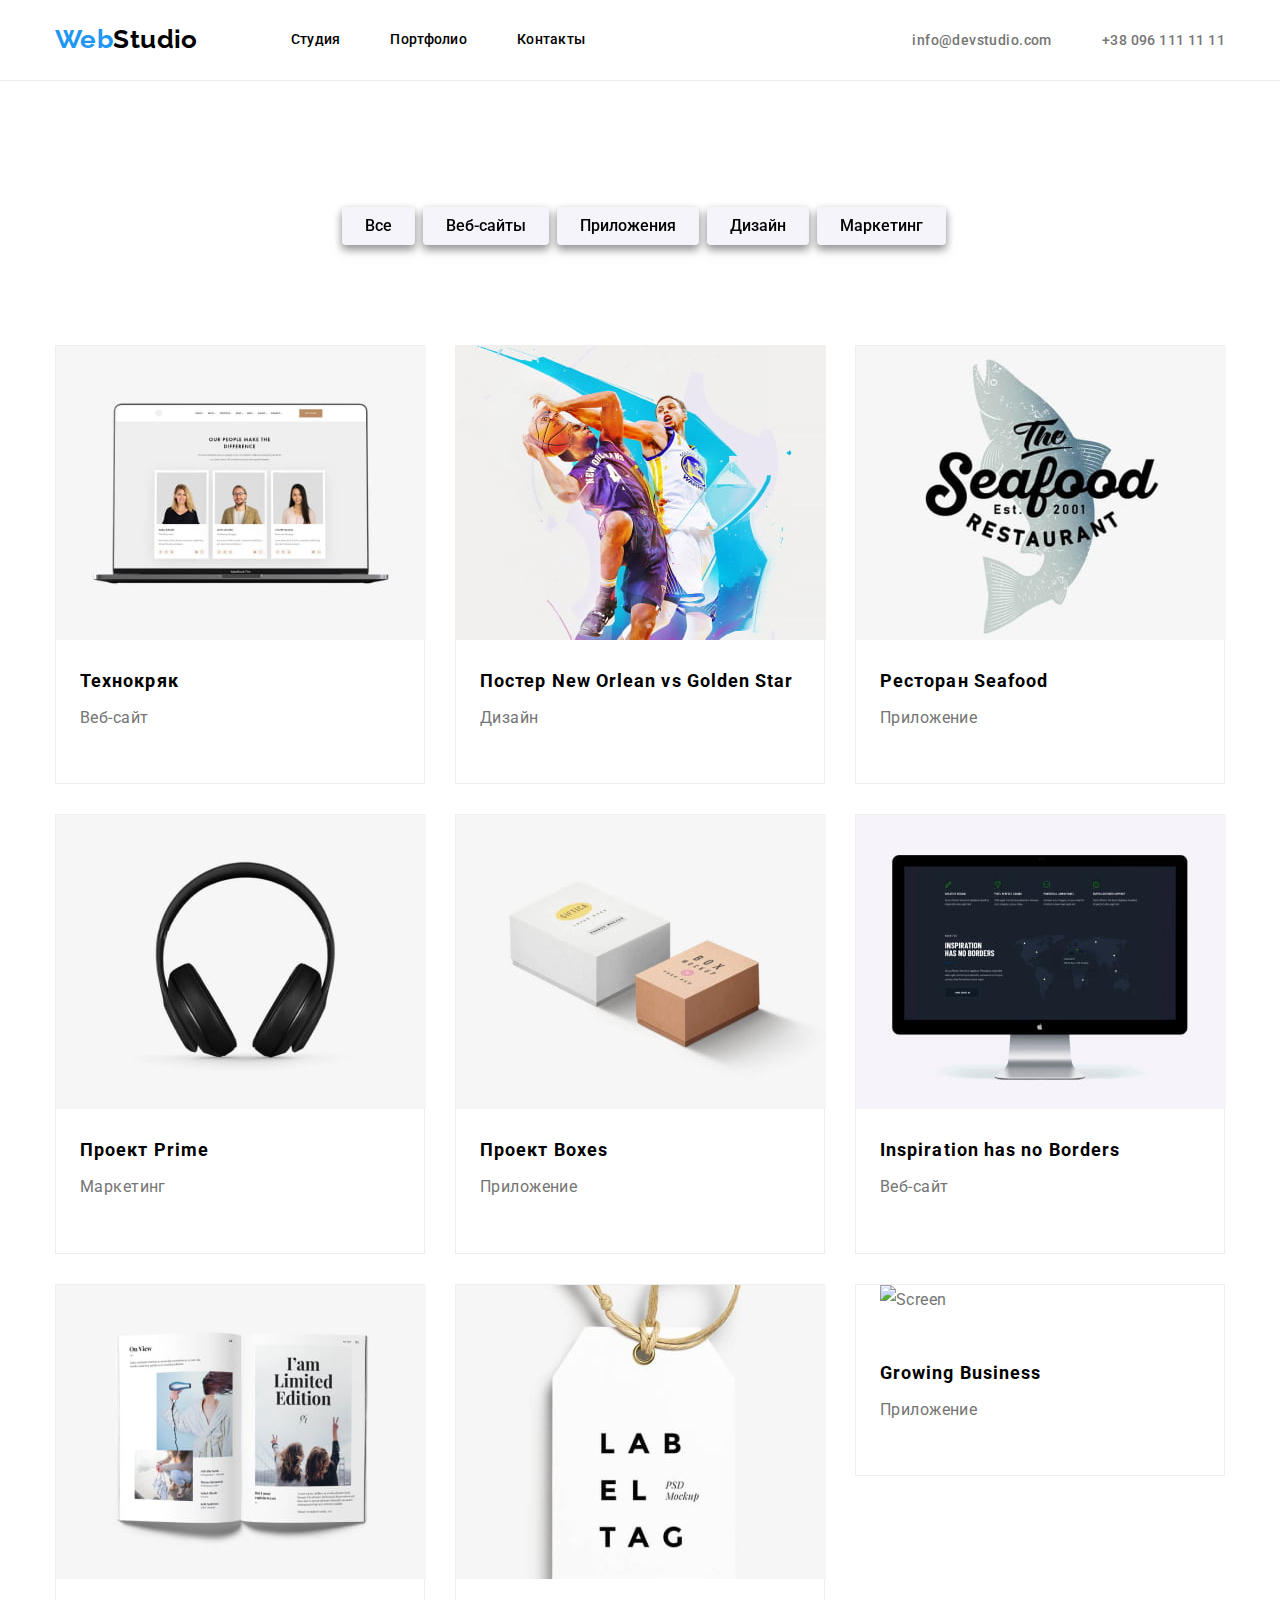
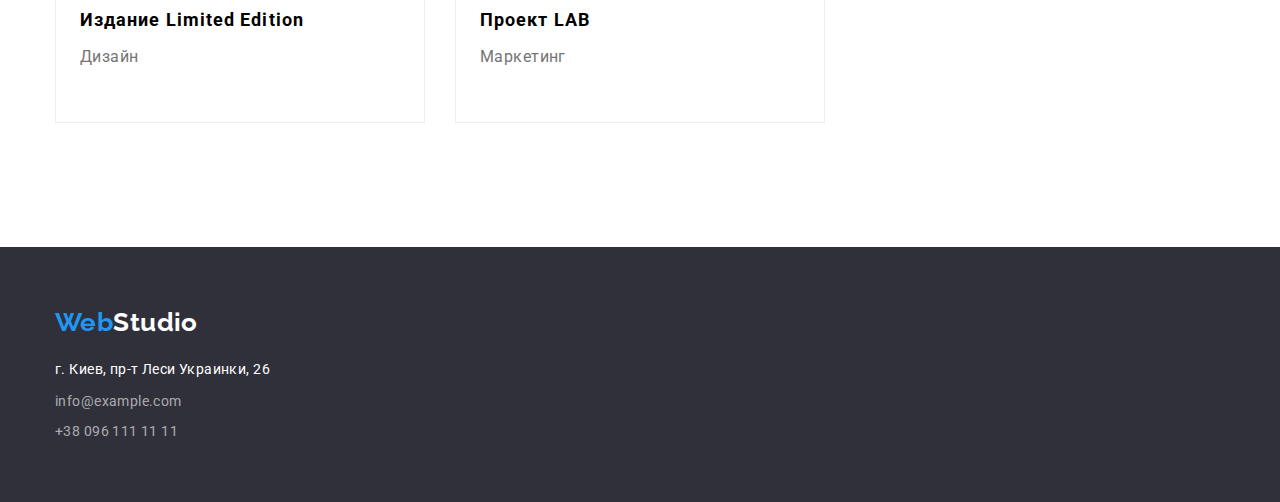
==== portfolio.html @ b870ceb6 "footer css updated" ====
<!DOCTYPE html>
<html lang="ru">
<head>
    <meta charset="UTF-8">
    <meta http-equiv="X-UA-Compatible" content="IE=edge">
    <meta name="viewport" content="width=device-width, initial-scale=1.0">
    <title>Портфолио</title>

    <link rel="preconnect" href="https://fonts.googleapis.com">
    <link rel="preconnect" href="https://fonts.gstatic.com" crossorigin>
    <link href="https://fonts.googleapis.com/css2?family=Raleway:wght@700&family=Roboto:wght@400;500;700;900&display=swap" rel="stylesheet">
    
    <link rel="stylesheet" href="https://cdnjs.cloudflare.com/ajax/libs/modern-normalize/1.1.0/modern-normalize.min.css">
    
    <link rel="stylesheet" href="./css/styles.css">
</head>
<body>
    <!--Шапка страницы-->
   
    <header class="header-section">
        <div class="container page-header">
            <nav class="nav">
                <a class="logo" href="./index.html">
                    <span class="logo-accent">Web</span><span class="logo-dark">Studio</span>  
                </a>
            <ul class="menu-list">
                    <li class="item"><a class="menu-link" href="./index.html">Студия</a></li>
                    <li class="item"><a class="menu-link" href="./portfolio.html">Портфолио</a></li>
                    <li class="item"><a class="menu-link" href="">Контакты</a></li>
            </ul>
            </nav>
            <ul class="contact-list">
                <li class="item"><a class="contacts" href="mailto:info@devstudio.com">info@devstudio.com</a></li>
                <li class="item"><a class="contacts" href="tel:+380961111111">+38 096 111 11 11</a></li>
</ul>
    </header>

    <!--Навигация по странице-->
<main>
    <section class="navigation-section">
        <div class="container">
        <h1 class="invisible-title">Навигация по странице</h1>
       <ul class="button-list">
           <li class="item">
           <button type="button" class="nav-button">Все</button>
           </li>
           <li class="item">
            <button type="button" class="nav-button">Веб-сайты</button>
           </li>
           <li class="item">
            <button type="button" class="nav-button">Приложения</button>
           </li>
           <li class="item">
            <button type="button" class="nav-button">Дизайн</button>
           </li>
           <li class="item">
            <button type="button" class="nav-button">Маркетинг</button>
           </li>
       </ul>
        </div>
       </section>

    <!-- Примеры работ -->
        <div class="container">
        <ul class="work-list">
            <li class="item">
                <div class="container-works">
                <a href="">
                <img src="./image/tekhnokryak.jpg" alt="Laptop" width="370">
                <h2 class="projects">Технокряк</h2>
                <p class="project-type">Веб-сайт</p>
                </a>
            </div>
            </li> 
                <li class="item">
                    <div class="container-works">
                    <a href="">
                    <img src="./image/neworlean.jpg" alt="Bascketball players" width="370">
                    <h2 class="projects">Постер New Orlean vs Golden Star</h2>
                    <p class="project-type">Дизайн</p>
                    </a>
                </div>
                </li>

            
            
                <li class="item">
                    <div class="container-works">
                    <a href="">
                    <img src="./image/seafood.jpg" alt="Seafood restaurant" width="370">
                    <h2 class="projects">Ресторан Seafood</h2>
                    <p class="project-type">Приложение</p>
                    </a>
                    </div>
                </li>

            
                <li class="item">
                    <div class="container-works">
                    <a href="">
                    <img src="./image/headphones.jpg" alt="Headphones" width="370">
                    <h2 class="projects">Проект Prime</h2>
                    <p class="project-type">Маркетинг</p>
                    </a>
                    </div>
                </li>

                <li class="item">
                    <div class="container-works">
                    <a href="">
                    <img src="./image/boxes.jpg" alt="Two boxes" width="370">
                    <h2 class="projects">Проект Boxes</h2>
                    <p class="project-type">Приложение</p>
                    </a>
                    </div>
                </li>
                
                <li class="item">
                    <div class="container-works">
                    <a href="">
                    <img src="./image/computer.jpg" alt="Computer" width="370">
                    <h2 class="projects">Inspiration has no Borders</h2>
                    <p class="project-type">Веб-сайт</p>
                    </a>
                    </div>
                </li>

                <li class="item">
                    <div class="container-works">
                    <a href="">
                    <img src="./image/journal.jpg" alt="Journal" width="370">
                    <h2 class="projects">Издание Limited Edition</h2>
                    <p class="project-type">Дизайн</p>
                    </a>
                    </div>
                </li>

                <li class="item">
                    <div class="container-works">
                    <a href="">
                    <img src="./image/tag.jpg" alt="Tag" width="370">
                    <h2 class="projects">Проект LAB</h2>
                    <p class="project-type">Маркетинг</p>
                    </a>
                    </div>
                </li>

                <li class="item">
                    <div class="container-works">
                    <a href="">
                    <img class="project-type" src="./Image/screen.jpg" alt="Screen" width="370">
                    <h2 class="projects">Growing Business</h2>
                    <p class="project-type">Приложение</p>
                    </a>
                    </div>
                </li>
   
        </ul> 
    </div> 
    </section>
</main> 
<!--Футер с контактами-->
<footer class="footer-contacts"> 
    <div class="container-footer">
    <a href="./index.html">
        <span class="logo-accent">Web</span><span class="logo-white">Studio</span>  
    </a>  
    </div>
    <address class="address-footer">
        <div class="container-address">
        <ul class="address-info">
            <li class="item">
                <a class="address" href="https://goo.gl/maps/d6wTE1Bdjpz8cAGcA" target="_blank" rel="noopener noreferrer">г. Киев, пр-т
                    Леси Украинки, 26</a> 
            </li>
            <li class="item">
                <a class="contact-info" href="mailto:info@devstudio.com">info@example.com</a> </li>
            <li><a class="contact-info" href="tel:+380961111111">+38 096 111 11 11</a> </li>
        </div>
        </ul>
        </div>
    </address>
</footer>
</body>
</html>
---- css/styles.css ----
:root {
    --main-font: 'Roboto', sans-serif;
    --title-font: 'Roboto', sans-serif;
    --logo-font: 'Raleway', sans-serif;
    --text-color: #000000;
    --text-accent: #ffffff;
    --logo-accent: #2196F3;
    --contact-color: #757575;
    --background-color-dark: #2F303A;
    --background-color-white: #ffffff;
    --background-color-grey: #E5E5E5;
}

body {
    font-family: 'Roboto', sans-serif;
    font-size: 14px;
    letter-spacing: 0.03em;
    color: var(--text-color);
    margin: 0;
}
.container {
    /* margin-left: auto;
    margin-right: auto; */
    margin: 0 auto;
    width: 1200px;
    padding: 0 15px;
}

.menu-list {
    display: flex;
    margin-left: 93px;
}

.nav {
    display: flex;
    align-items: center;
}

.menu-list .item:not(:last-child) {
    margin-right: 50px;
    display: flex;
}

.contact-list {
    display: flex;
    margin-left: auto;
}

.contact-list .item + .item {
    margin-left: 50px;

}

.page-header {
    display: flex;
    align-items: center;
}

.header-section {
    border-bottom: 1px solid #ECECEC;
}

/* Logo */

.logo-accent {
    font-family: var(--logo-font);
    color: var(--logo-accent);
    font-size: 26px;
    font-weight: 700;
    line-height: 1.2;
}

.logo-dark {
    font-family: var(--logo-font);
    color: var(--text-color);
    font-size: 26px;
    font-weight: 700;
    line-height: 1.2;
}

/* Menu */
.menu-link {
    display: block;
    padding-top: 32px;
    padding-bottom: 32px;

    font-family: var(--main-font);
    color: var(--text-color);
    font-weight: 500;
    line-height: 1.14;
    letter-spacing: 0.02em;
}

.menu-link:hover,
.menu-link:focus {
    font-family:inherit;
    color: var(--logo-accent);
}

.contacts {
    font-family: var(--main-font);
    color: var(--contact-color);
    font-weight: 500;
    line-height: 1.14;
}

.contacts:hover,
.contacts:focus {
    color: var(--logo-accent);
}

ul {
    list-style: none;
    margin: 0;
    padding: 0;
}

h1,
h2,
h3,
p {
    margin: 0;
}
/* Hero */

.container-hero {
    max-width: 1600px;
    background: #2F303A;
    margin-left: 0;
    margin-right: 0;
    text-align: center;
    padding-left: 0;
    padding-right: 0;
}

.title {
    font-family: var(--title-font);
    color: var(--text-accent);
    font-size: 44px;
    font-weight: 900;
    letter-spacing: 0.06em;
    line-height: 1.4;
    text-transform: uppercase;

    padding-top: 200px;
    padding-bottom: 30px;
}


.order-btn {
    color: var(--text-accent);
    font-weight: 700;
    font-size: 16px;
    line-height: 1.9;
    background: var(--logo-accent);
    border-radius: 4px;
    border-color: var(--logo-accent);
    text-align: center;
    letter-spacing: 0.06em;
    cursor: pointer;
    width: 200px;
    height: 50px;

    margin-bottom: 200px;
    padding-left: 0;
    padding-right: 0;
}

/* Advantages */

.features-list {
    display: flex;
    flex-wrap: wrap;
}

.features-list .item {
    width: 270px;
    margin-right: 30px;
}

.features-list .item:nth-child(4n) {
    margin-right: 0;
}


.invisible-title {
    visibility: hidden;
}

.section-title {
    font-family: var(--main-font);
    font-style: normal;
    font-weight: 700;
    font-size: 36px;
    line-height: 42px;
    text-align: center;
    letter-spacing: 0.03em; 
    margin-bottom: 50px;
    padding-top: 94px;
}

.main-text {
    font-family: 'Roboto';
    color: var(--contact-color);
    line-height: 1.7;
    font-style: normal;
    font-weight: 400;
    font-size: 14px;
}

.list-title {
    font-weight: 700;
    font-style: normal;
    font-size: 14px;
    line-height: 16px;
    letter-spacing: 0.03em;
    text-transform: uppercase;
    margin-top: 70px;
    margin-bottom: 10px;
}

 .photo-list {
    display: flex;
    justify-content: center;
    margin-top: 50px;
    margin-bottom: 94px;
}

.item-photo {
    padding-right: 30px;
}

.item-photo:nth-child(3n) {
    padding-right: 0;
}

/* Our team */

.name-title {
    font-weight: 500;
    font-size: 16px;
    line-height: 19px;
    text-align: center;
    letter-spacing: 0.03em;
    margin-bottom: 10px;
    margin-top: 30px;
}

.position-title {
    font-family: inherit;
    color: var(--contact-color);
    font-size: 16px;
    line-height: 1.19;
    text-align: center;

    margin-bottom: 30px;
}

.team-list {
    display: flex;
    justify-content: center;
    margin-left: auto;
    margin-right: auto;
}

.container-team {
    max-width: 1600px;
    background-color: #F5F4FA;
    margin-left: auto;
    margin-right: auto;
    
}

.list {
    padding-right: 30px;
}

.list:nth-child(4) {
    padding-right: 0;
}

.container-list {
    width: 270px;
    height: 368px;
    margin-bottom: 94px;
    background-color: #FFFFFF;
    box-shadow: 0px 1px 3px rgba(0, 0, 0, 0.12), 0px 1px 1px rgba(0, 0, 0, 0.14), 0px 2px 1px rgba(0, 0, 0, 0.2);
    border-radius: 0px 0px 4px 4px;

}

.logo-web {
    width: 1600px;
    padding-left: 0;
}


/* Footer */

.logo-white {
    font-family: var(--logo-font);
    color: var(--text-accent);
    font-size: 26px;
    font-weight: 700;
    line-height: 1.2; 
}

.address {
    font-family: var(--main-font);
    color: var(--text-accent);
    line-height: 1.7;
    font-weight: 400;
    font-size: 14px;
    letter-spacing: 0.03em;
    padding-bottom: 9px;
    padding-left: auto;

}

.address:hover,
.address:focus {
    color: var(--logo-accent);
}

.contact-info {
    font-family: var(--main-font);
    color: rgba(255, 255, 255, 0.6);  
    font-weight: 400;
    font-size: 14px;
    line-height: 1.5;
    letter-spacing: 0.03em; 
    padding-bottom: 9px;
    padding-left: auto;
}

.address-info .item {
    padding-bottom: 9px;
    padding-left: auto;
}

.adress-info {
    justify-content: flex-start;
}


.container-address {
    margin-left: auto;
    margin-right: auto;
    width: 1200px;
    padding: 0 15px;
    padding-bottom: 60px;
    justify-content: flex-start;
}
.contact-info:hover,
.contact-info:focus {
    color: var(--logo-accent);
}

a { 
    text-decoration: none;
    font-style: normal;
    color: inherit;
}

.container-footer {
    margin-left: auto;
    margin-right: auto;
    width: 1200px;
    padding: 0 15px;
    padding-bottom: 20px;
}


.footer-contacts {
    background-color: #2F303A;
    padding-top: 60px;
    max-width: 1600px;
    margin-left: auto;
    margin-right: auto;
}

.container-adress {
    margin-left: auto;
    margin-right: auto;
    width: 1200px;
    padding: 0 15px;
    align-items: flex-start;
}


/* NEW PAGE - Portfolio */

.nav-button {
    font-family: var(--main-font);
    color: var(--text-color);
    font-weight: 500;
    font-size: 16px;
    line-height: 1.6;
    background: #F5F4FA;
    border-radius: 4px;
    cursor: pointer;
    filter: drop-shadow(0px 4px 4px rgba(0, 0, 0, 0.25)) drop-shadow(0px 4px 4px rgba(0, 0, 0, 0.25));
    border: none;
    padding: 6px 23px;
    margin-bottom: 50px;
}

.nav-button:hover,
.nav-button:focus {
    color: var(--text-accent);
    background: var(--logo-accent);
}

.projects {
    font-family: var(--main-font);
    color: var(--text-color);
    font-weight: 700;
    font-size: 18px;
    line-height: 36px;
    letter-spacing: 0.06em;
    padding-top: 20px;
    padding-bottom: 4px;
    padding-left: 24px;

}

.project-type {
    color: var(--text-color);
    font-size: 16px;
    line-height: 1.9; 
    color: var(--contact-color);
    padding-left: 24px;
    padding-bottom: 20px;
    
}

.button-list {
    display: flex;
    justify-content: center;
}

.button-list .item {
    padding-left: 8px;
    padding-top: 94px;
    padding-bottom: 50px;
    align-content: center;
}

.work-list {
    display: flex;
    flex-wrap: wrap;
    align-content: flex-start;
    padding-bottom: 94px;
}

.work-list .item {
    padding-right: 30px;
    padding-bottom: 30px;

}

.work-list .item:nth-child(3n) {
    padding-right: 0;
}

.container-works {
    width: 370px;
    padding-bottom: 30px;
    background: #FFFFFF;
    border: 1px solid #EEEEEE;
    box-sizing: border-box;
}
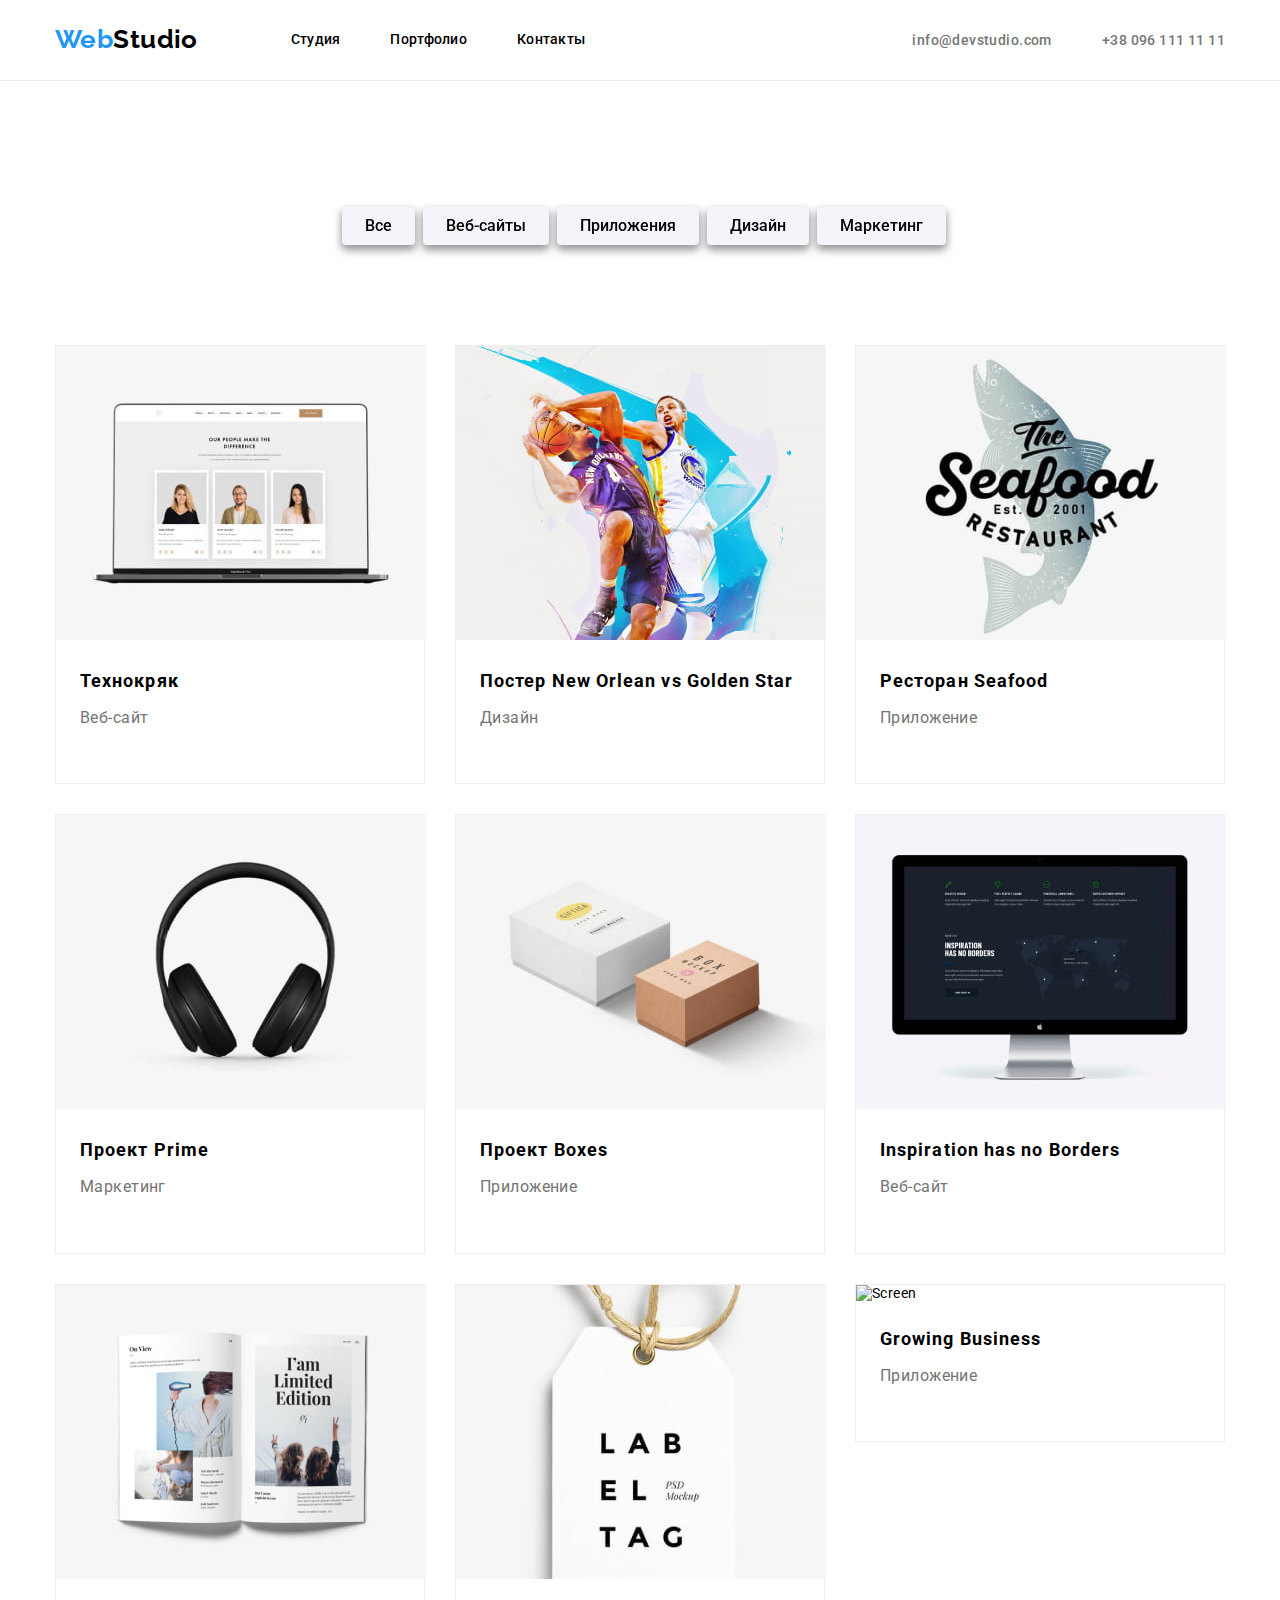
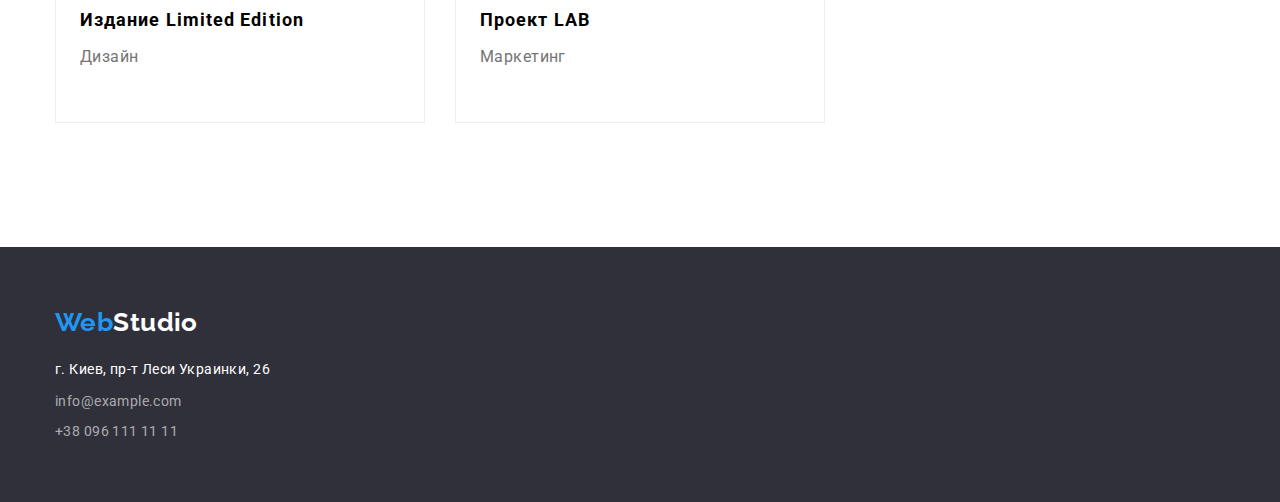
==== commit 6c042ccf: "incorrect class type" ====
--- a/portfolio.html
+++ b/portfolio.html
@@ -148,7 +148,7 @@
                 <li class="item">
                     <div class="container-works">
                     <a href="">
-                    <img class="project-type" src="./Image/screen.jpg" alt="Screen" width="370">
+                    <img src="./Image/screen.jpg" alt="Screen" width="370">
                     <h2 class="projects">Growing Business</h2>
                     <p class="project-type">Приложение</p>
                     </a>
--- a/css/styles.css
+++ b/css/styles.css
@@ -8,7 +8,7 @@
     --contact-color: #757575;
     --background-color-dark: #2F303A;
     --background-color-white: #ffffff;
-    --background-color-grey: #E5E5E5;
+
 }
 
 body {
@@ -125,7 +125,7 @@
 
 .container-hero {
     max-width: 1600px;
-    background: #2F303A;
+    background: var(--background-color-dark);
     margin-left: 0;
     margin-right: 0;
     text-align: center;
@@ -283,7 +283,7 @@
     width: 270px;
     height: 368px;
     margin-bottom: 94px;
-    background-color: #FFFFFF;
+    background-color: var(--background-color-white);
     box-shadow: 0px 1px 3px rgba(0, 0, 0, 0.12), 0px 1px 1px rgba(0, 0, 0, 0.14), 0px 2px 1px rgba(0, 0, 0, 0.2);
     border-radius: 0px 0px 4px 4px;
 
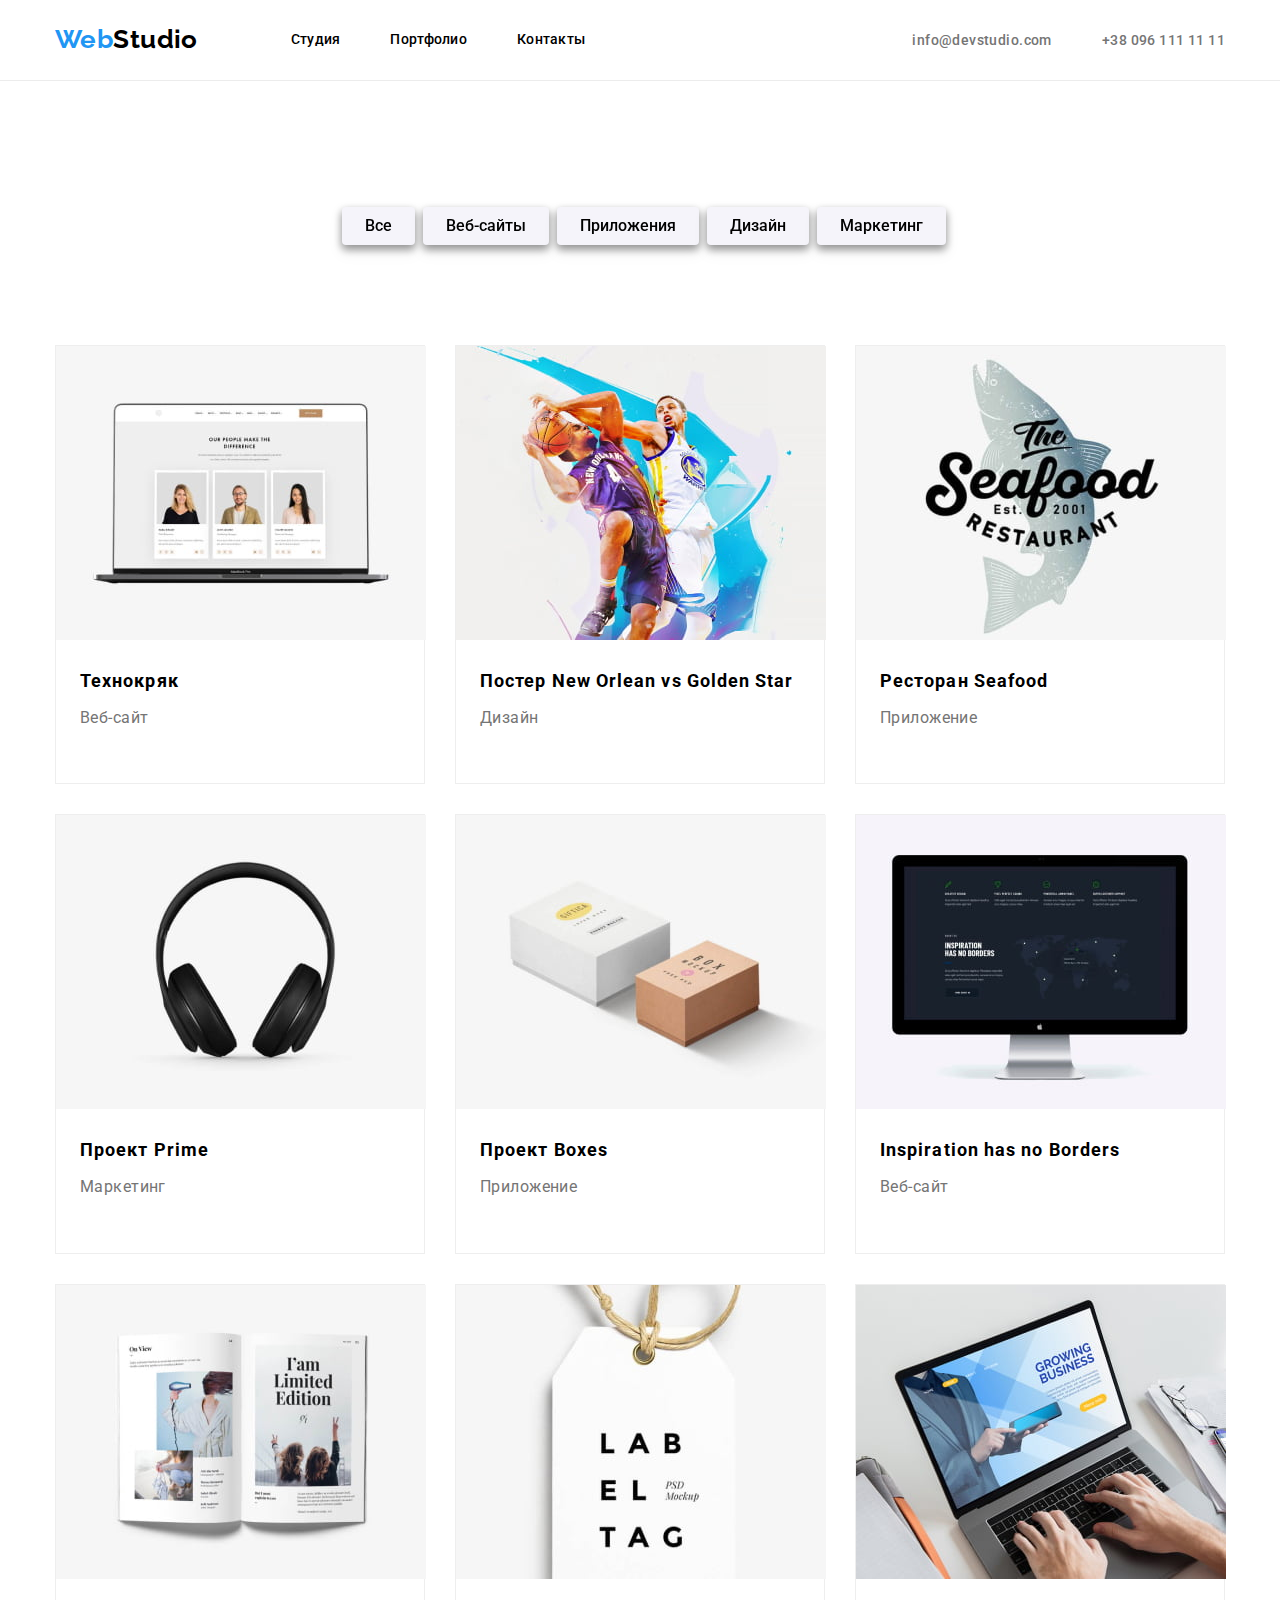
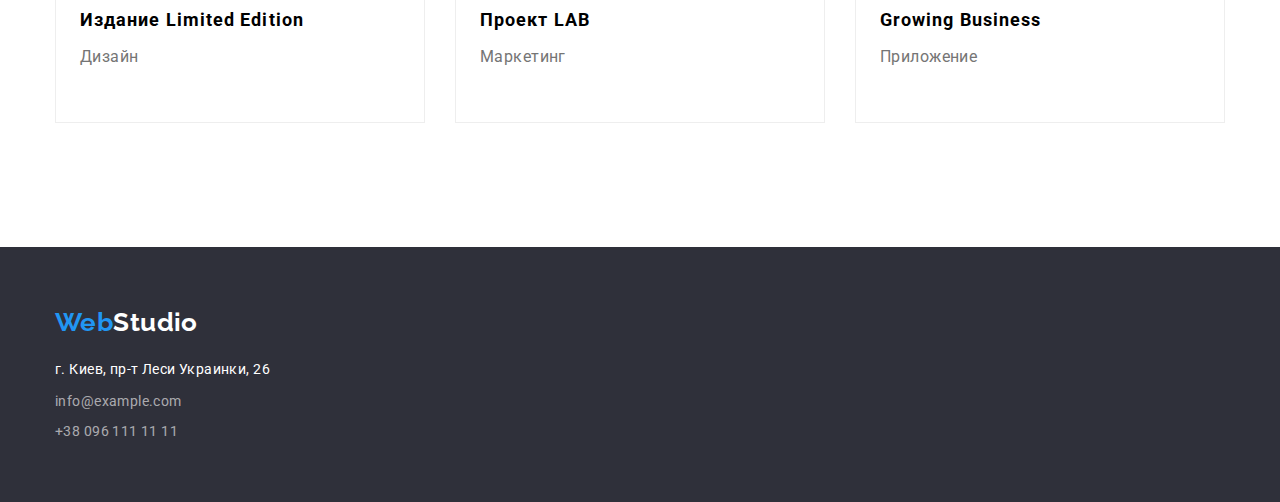
==== commit ffe3c23c: "photo updated" ====
--- a/portfolio.html
+++ b/portfolio.html
@@ -148,7 +148,7 @@
                 <li class="item">
                     <div class="container-works">
                     <a href="">
-                    <img src="./Image/screen.jpg" alt="Screen" width="370">
+                    <img src="./image/screen.jpg" alt="Screen" width="370">
                     <h2 class="projects">Growing Business</h2>
                     <p class="project-type">Приложение</p>
                     </a>
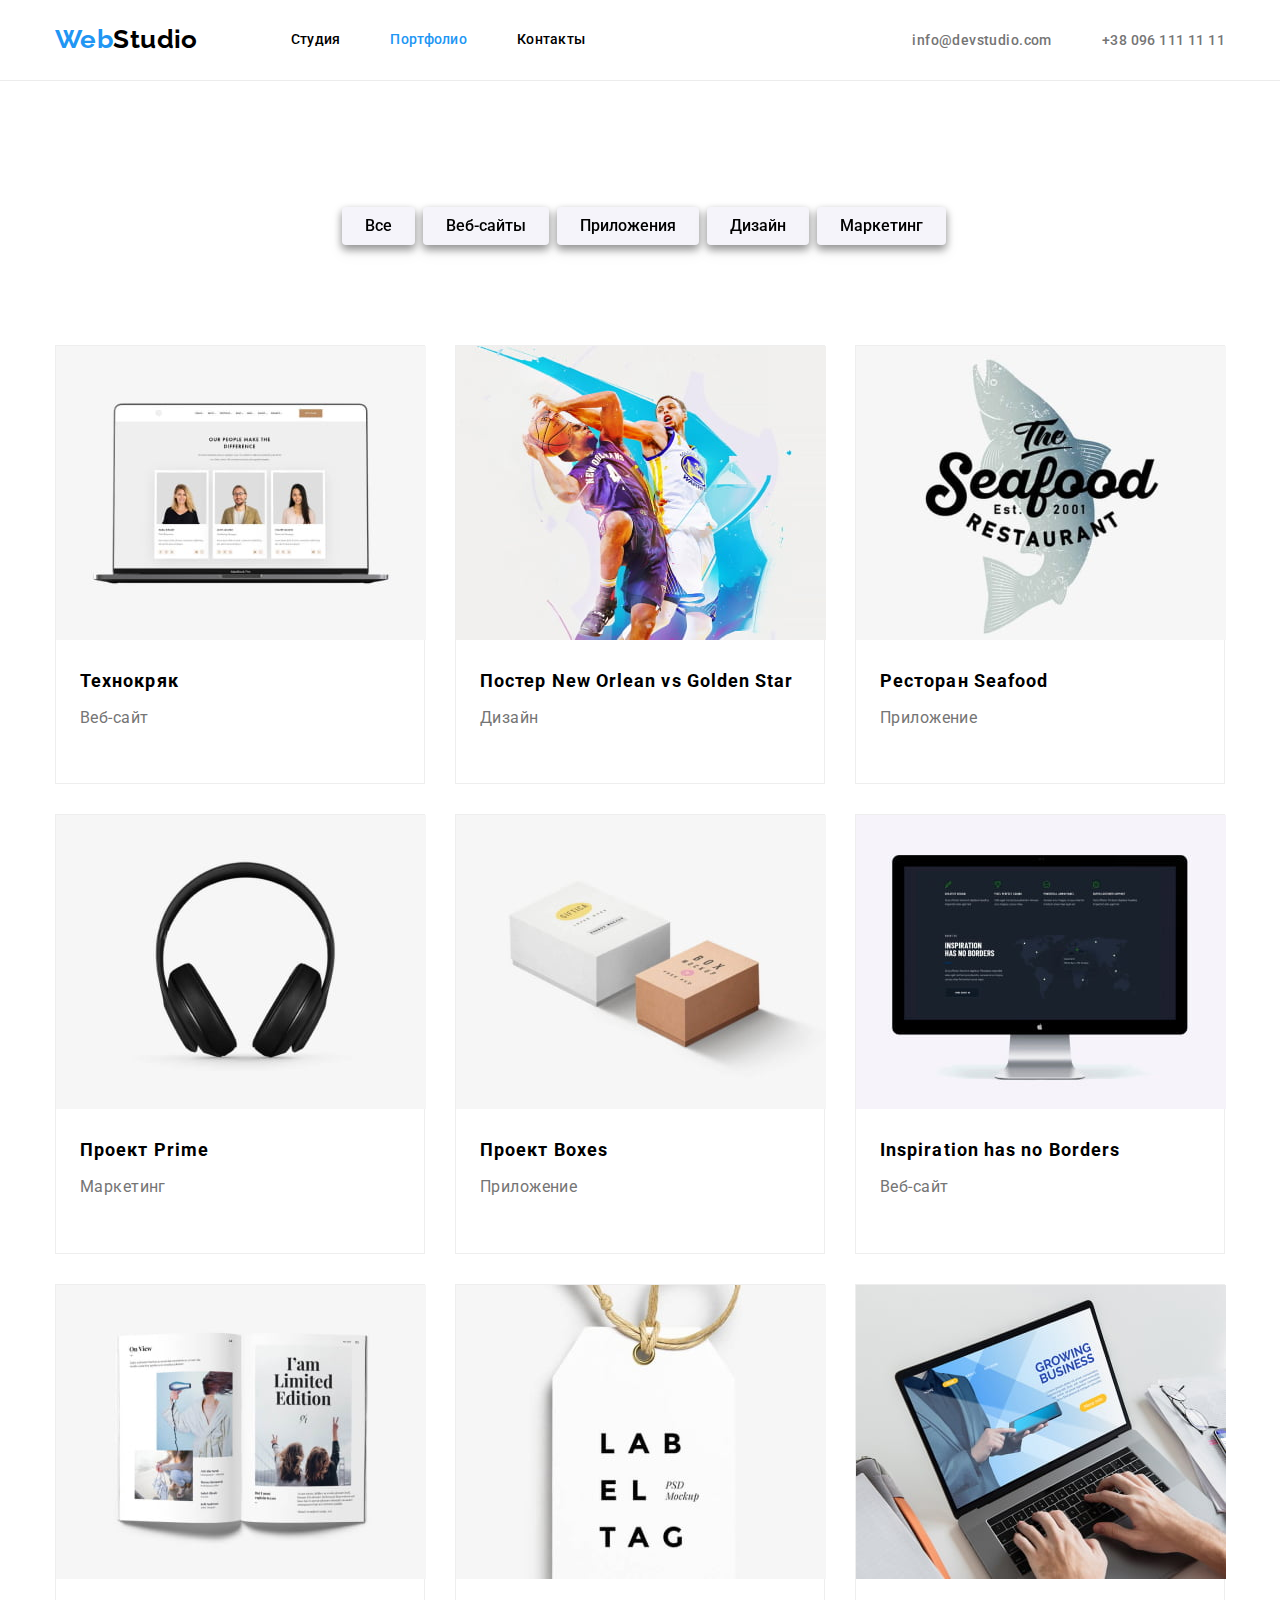
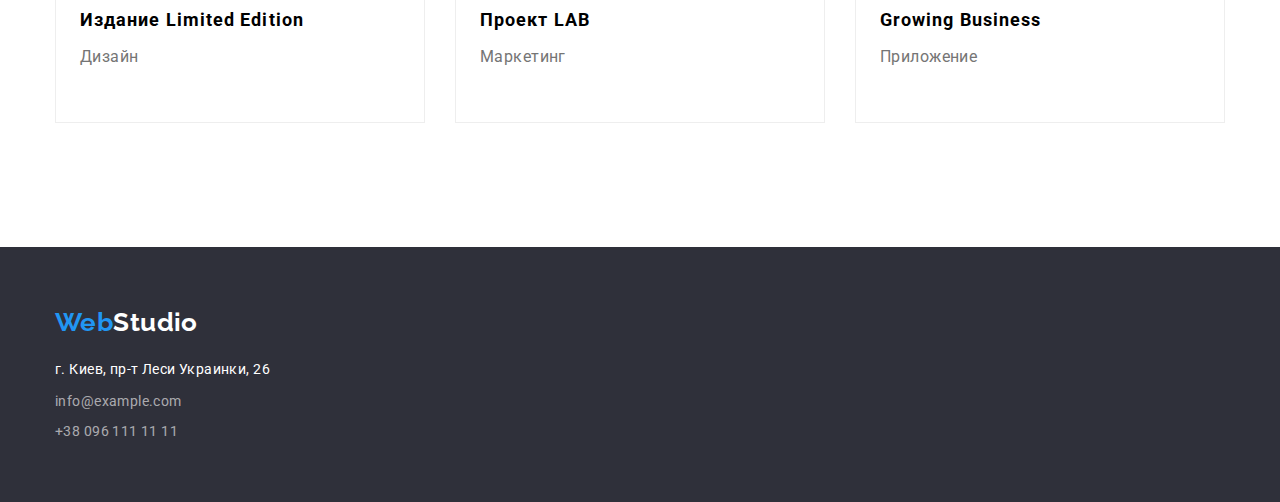
==== commit c2ccdb40: "current page uppdated" ====
--- a/portfolio.html
+++ b/portfolio.html
@@ -25,7 +25,7 @@
                 </a>
             <ul class="menu-list">
                     <li class="item"><a class="menu-link" href="./index.html">Студия</a></li>
-                    <li class="item"><a class="menu-link" href="./portfolio.html">Портфолио</a></li>
+                    <li class="item"><a class="menu-link current" href="./portfolio.html">Портфолио</a></li>
                     <li class="item"><a class="menu-link" href="">Контакты</a></li>
             </ul>
             </nav>
--- a/css/styles.css
+++ b/css/styles.css
@@ -31,6 +31,10 @@
     margin-left: 93px;
 }
 
+.menu-link.current {
+    color: var(--logo-accent);
+}
+
 .nav {
     display: flex;
     align-items: center;
@@ -131,6 +135,9 @@
     text-align: center;
     padding-left: 0;
     padding-right: 0;
+    padding-top: 200px;
+    padding-bottom: 200px;
+
 }
 
 .title {
@@ -142,7 +149,6 @@
     line-height: 1.4;
     text-transform: uppercase;
 
-    padding-top: 200px;
     padding-bottom: 30px;
 }
 
@@ -158,12 +164,10 @@
     text-align: center;
     letter-spacing: 0.06em;
     cursor: pointer;
-    width: 200px;
+    min-width: 200px;
     height: 50px;
 
-    margin-bottom: 200px;
-    padding-left: 0;
-    padding-right: 0;
+    padding: 10px 32px;
 }
 
 /* Advantages */
@@ -374,17 +378,17 @@
 .footer-contacts {
     background-color: #2F303A;
     padding-top: 60px;
+    padding-bottom: 60px;
     max-width: 1600px;
     margin-left: auto;
     margin-right: auto;
 }
 
-.container-adress {
+.container-address {
     margin-left: auto;
     margin-right: auto;
     width: 1200px;
     padding: 0 15px;
-    align-items: flex-start;
 }
 
 
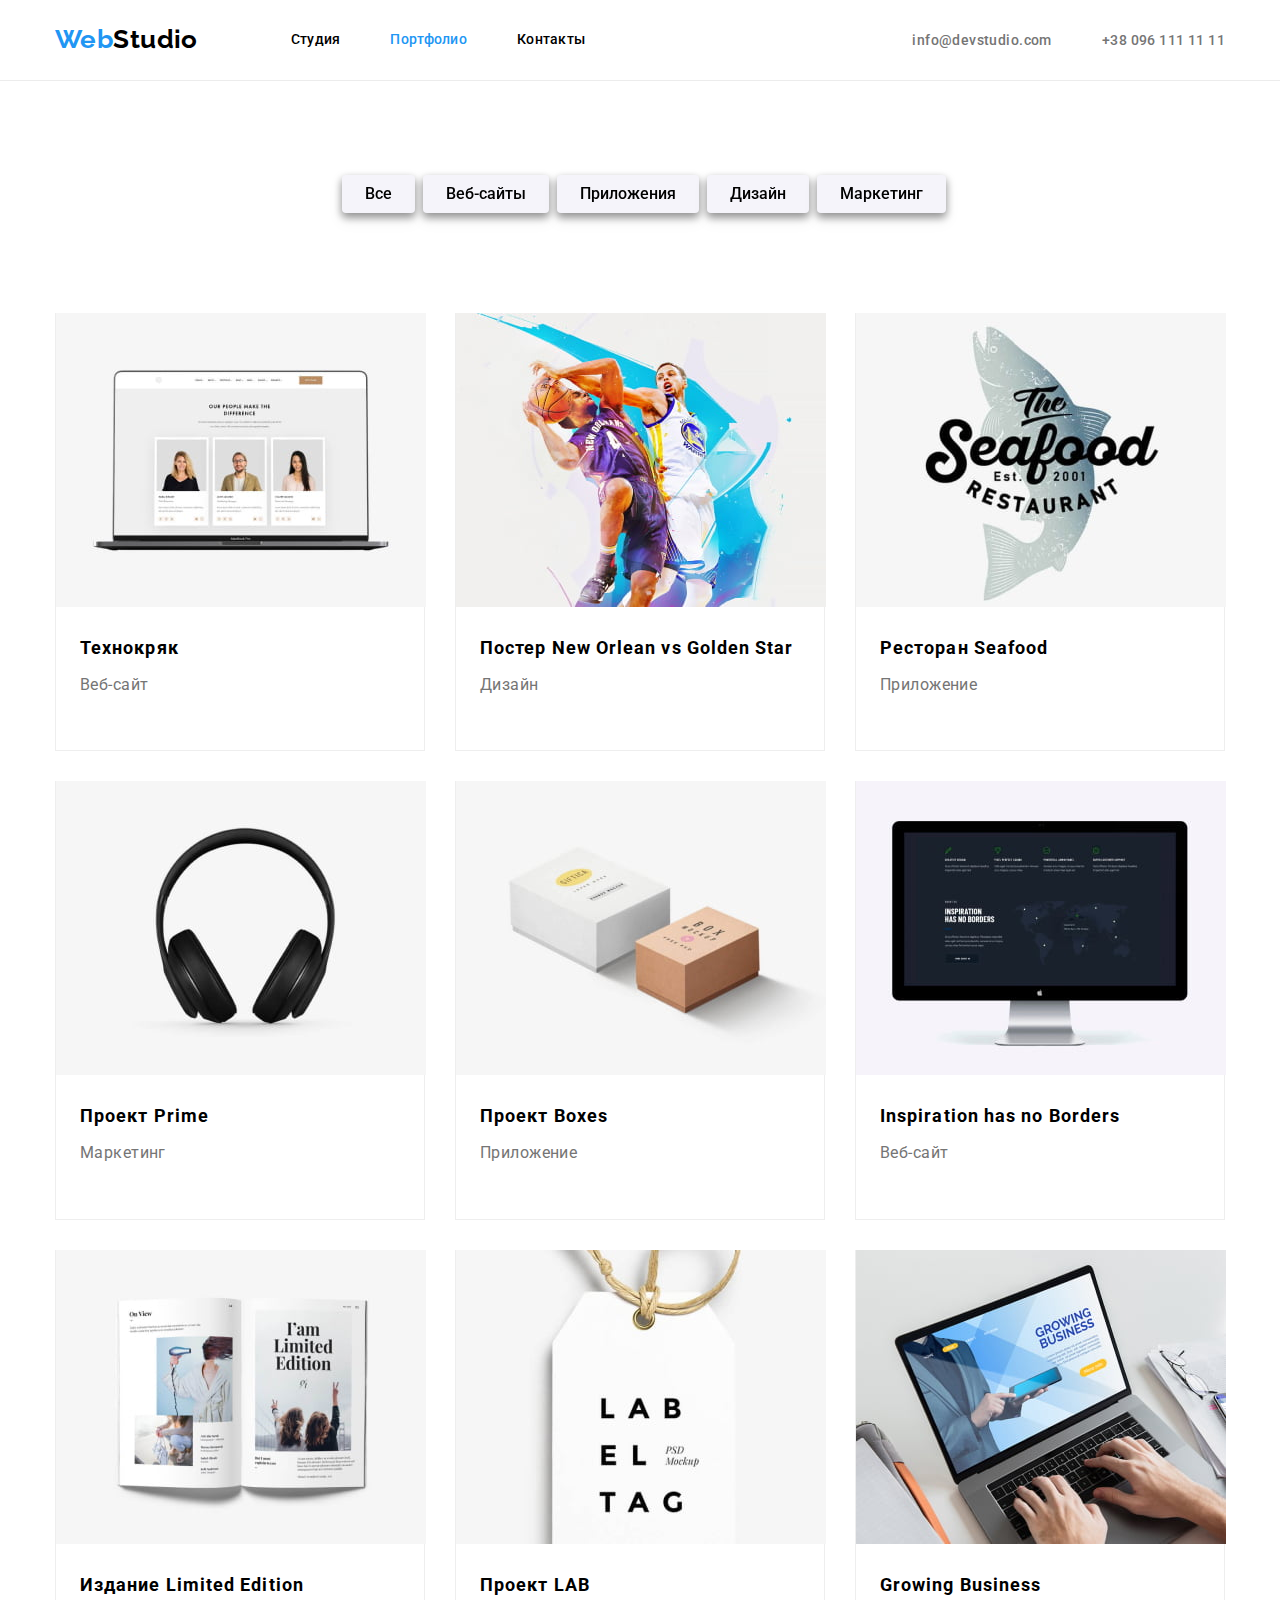
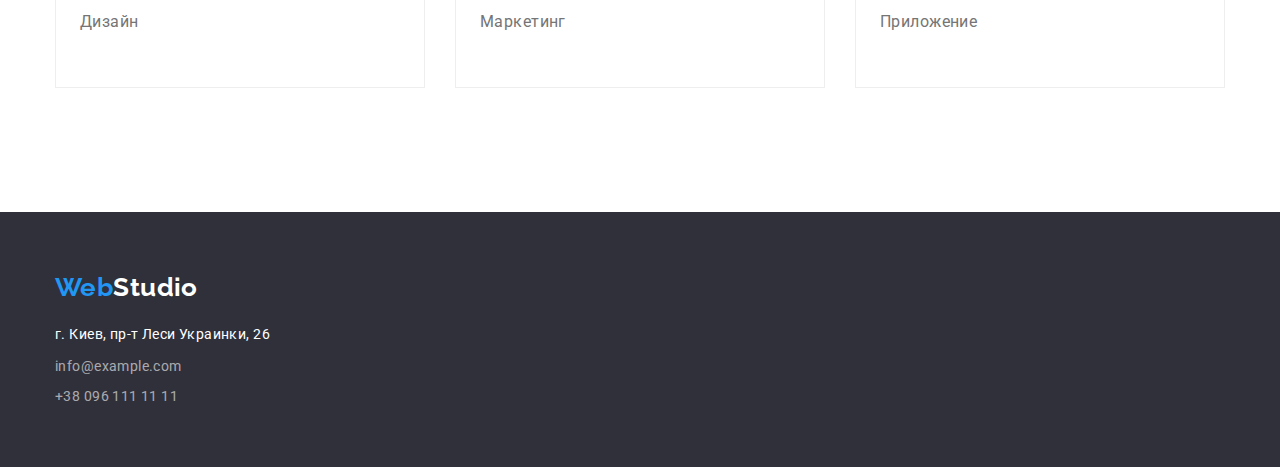
==== commit 3d8a3714: "visually hidden" ====
--- a/portfolio.html
+++ b/portfolio.html
@@ -39,7 +39,7 @@
 <main>
     <section class="navigation-section">
         <div class="container">
-        <h1 class="invisible-title">Навигация по странице</h1>
+        <h1 class="visually-hidden">Навигация по странице</h1>
        <ul class="button-list">
            <li class="item">
            <button type="button" class="nav-button">Все</button>
--- a/css/styles.css
+++ b/css/styles.css
@@ -187,8 +187,16 @@
 }
 
 
-.invisible-title {
-    visibility: hidden;
+.visually-hidden {
+    position: absolute;
+    width: 1px;
+    height: 1px;
+    margin: -1px;
+    padding: 0;
+    overflow: hidden;
+    border: 0;    
+    clip: rect(0 0 0 0);
+
 }
 
 .section-title {
@@ -392,7 +400,7 @@
 }
 
 
-/* NEW PAGE - Portfolio */
+/* PAGE - Portfolio */
 
 .nav-button {
     font-family: var(--main-font);
@@ -471,6 +479,8 @@
     width: 370px;
     padding-bottom: 30px;
     background: #FFFFFF;
-    border: 1px solid #EEEEEE;
+    border-left: 1px solid #EEEEEE;
+    border-right: 1px solid #EEEEEE;
+    border-bottom: 1px solid #EEEEEE;;
     box-sizing: border-box;
 }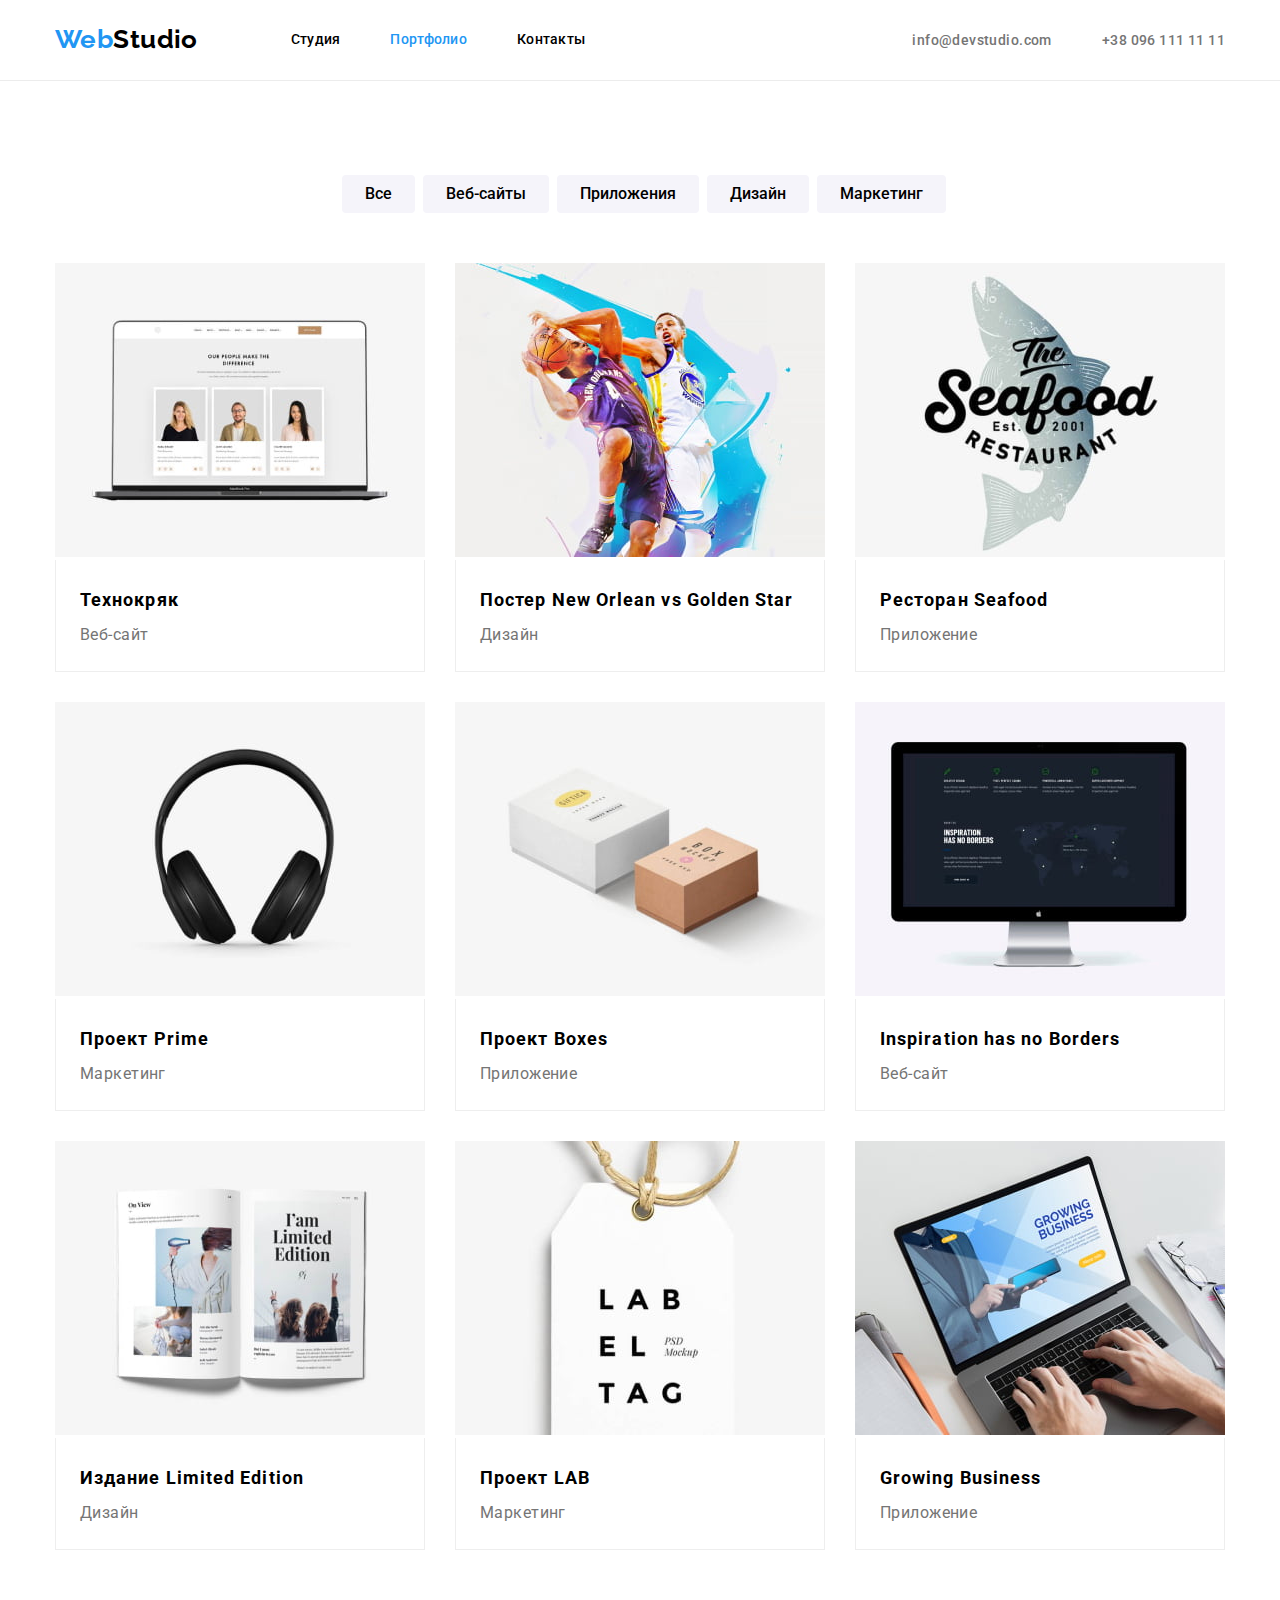
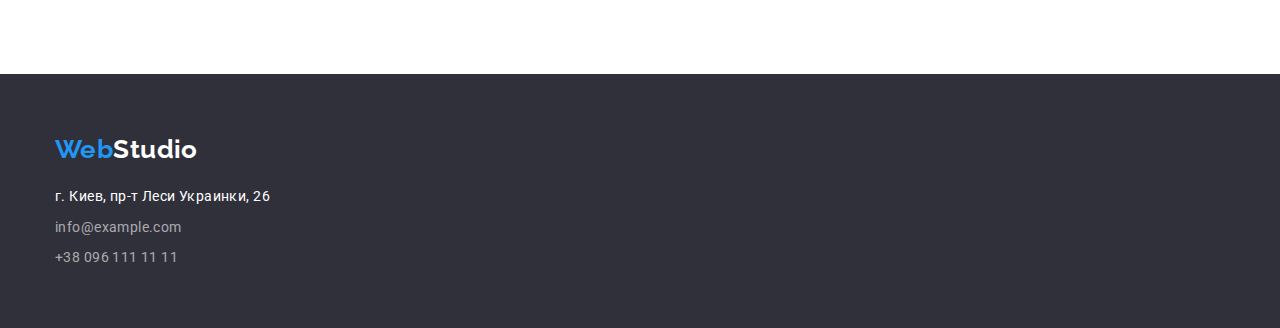
==== commit 357ef407: "work on mistakes" ====
--- a/portfolio.html
+++ b/portfolio.html
@@ -58,99 +58,105 @@
            </li>
        </ul>
         </div>
-       </section>
+     <section>   
 
     <!-- Примеры работ -->
+    <section class="works">
         <div class="container">
         <ul class="work-list">
             <li class="item">
-                <div class="container-works">
                 <a href="">
-                <img src="./image/tekhnokryak.jpg" alt="Laptop" width="370">
-                <h2 class="projects">Технокряк</h2>
-                <p class="project-type">Веб-сайт</p>
-                </a>
-            </div>
+                <img class="img" src="./image/tekhnokryak.jpg" alt="Laptop" width="370">
+                <div class="projects-ex">
+                    <h2 class="projects">Технокряк</h2>
+                    <p class="project-type">Веб-сайт</p>
+                </div>
+                    </a>
+        
             </li> 
                 <li class="item">
-                    <div class="container-works">
                     <a href="">
-                    <img src="./image/neworlean.jpg" alt="Bascketball players" width="370">
+                    <img class="img" src="./image/neworlean.jpg" alt="Bascketball players" width="370">
+                    <div class="projects-ex">
                     <h2 class="projects">Постер New Orlean vs Golden Star</h2>
                     <p class="project-type">Дизайн</p>
-                    </a>
-                </div>
+                    </div>
+                </a>
                 </li>
 
             
             
                 <li class="item">
-                    <div class="container-works">
                     <a href="">
-                    <img src="./image/seafood.jpg" alt="Seafood restaurant" width="370">
+                    <img class="img" src="./image/seafood.jpg" alt="Seafood restaurant" width="370">
+                    <div class="projects-ex">
                     <h2 class="projects">Ресторан Seafood</h2>
                     <p class="project-type">Приложение</p>
+                    </div>
                     </a>
-                    </div>
                 </li>
 
             
                 <li class="item">
-                    <div class="container-works">
                     <a href="">
-                    <img src="./image/headphones.jpg" alt="Headphones" width="370">
+                    <img class="img" src="./image/headphones.jpg" alt="Headphones" width="370">
+                    <div class="projects-ex">
                     <h2 class="projects">Проект Prime</h2>
                     <p class="project-type">Маркетинг</p>
-                    </a>
                     </div>
+                </a>
                 </li>
 
                 <li class="item">
-                    <div class="container-works">
                     <a href="">
-                    <img src="./image/boxes.jpg" alt="Two boxes" width="370">
+                    <img class="img" src="./image/boxes.jpg" alt="Two boxes" width="370">
+                    <div class="projects-ex">
                     <h2 class="projects">Проект Boxes</h2>
                     <p class="project-type">Приложение</p>
+                    </div>
                     </a>
-                    </div>
+                    
                 </li>
                 
                 <li class="item">
-                    <div class="container-works">
                     <a href="">
-                    <img src="./image/computer.jpg" alt="Computer" width="370">
+                    <img class="img" src="./image/computer.jpg" alt="Computer" width="370">
+                    <div class="projects-ex">
                     <h2 class="projects">Inspiration has no Borders</h2>
                     <p class="project-type">Веб-сайт</p>
+                    </div>
                     </a>
-                    </div>
+                
                 </li>
 
                 <li class="item">
-                    <div class="container-works">
                     <a href="">
-                    <img src="./image/journal.jpg" alt="Journal" width="370">
+                    <img class="img" src="./image/journal.jpg" alt="Journal" width="370">
+                    <div class="projects-ex">
                     <h2 class="projects">Издание Limited Edition</h2>
                     <p class="project-type">Дизайн</p>
+                    </div>
                     </a>
-                    </div>
                 </li>
 
                 <li class="item">
-                    <div class="container-works">
                     <a href="">
-                    <img src="./image/tag.jpg" alt="Tag" width="370">
+                    <img class="img" src="./image/tag.jpg" alt="Tag" width="370">
+                    <div class="projects-ex">
                     <h2 class="projects">Проект LAB</h2>
                     <p class="project-type">Маркетинг</p>
-                    </a>
                     </div>
+                </a>
                 </li>
 
                 <li class="item">
-                    <div class="container-works">
+                    
                     <a href="">
-                    <img src="./image/screen.jpg" alt="Screen" width="370">
+                    <img class="img" src="./image/screen.jpg" alt="Screen" width="370">
+                    <div class="projects-ex">
                     <h2 class="projects">Growing Business</h2>
                     <p class="project-type">Приложение</p>
+                    </div>
                     </a>
                     </div>
                 </li>
@@ -161,13 +167,11 @@
 </main> 
 <!--Футер с контактами-->
 <footer class="footer-contacts"> 
-    <div class="container-footer">
-    <a href="./index.html">
+    <div class="container">
+    <a class="logo-footer" href="./index.html">
         <span class="logo-accent">Web</span><span class="logo-white">Studio</span>  
     </a>  
-    </div>
     <address class="address-footer">
-        <div class="container-address">
         <ul class="address-info">
             <li class="item">
                 <a class="address" href="https://goo.gl/maps/d6wTE1Bdjpz8cAGcA" target="_blank" rel="noopener noreferrer">г. Киев, пр-т
@@ -176,7 +180,7 @@
             <li class="item">
                 <a class="contact-info" href="mailto:info@devstudio.com">info@example.com</a> </li>
             <li><a class="contact-info" href="tel:+380961111111">+38 096 111 11 11</a> </li>
-        </div>
+        <!-- </div> -->
         </ul>
         </div>
     </address>
--- a/css/styles.css
+++ b/css/styles.css
@@ -18,6 +18,7 @@
     color: var(--text-color);
     margin: 0;
 }
+
 .container {
     /* margin-left: auto;
     margin-right: auto; */
@@ -26,6 +27,10 @@
     padding: 0 15px;
 }
 
+section {
+    padding-bottom: 94px;
+}
+
 .menu-list {
     display: flex;
     margin-left: 93px;
@@ -80,6 +85,7 @@
     font-size: 26px;
     font-weight: 700;
     line-height: 1.2;
+    margin-bottom: 20px;
 }
 
 /* Menu */
@@ -128,7 +134,6 @@
 /* Hero */
 
 .container-hero {
-    max-width: 1600px;
     background: var(--background-color-dark);
     margin-left: 0;
     margin-right: 0;
@@ -170,7 +175,14 @@
     padding: 10px 32px;
 }
 
+.section-hero {
+    padding-top: 0;
+    padding-bottom: 0;
+}
 /* Advantages */
+.advantages {
+    margin-top: 94px;
+}
 
 .features-list {
     display: flex;
@@ -180,6 +192,8 @@
 .features-list .item {
     width: 270px;
     margin-right: 30px;
+    /* padding-top: 94px; */
+    /* padding-bottom: 94px; */
 }
 
 .features-list .item:nth-child(4n) {
@@ -204,13 +218,18 @@
     font-style: normal;
     font-weight: 700;
     font-size: 36px;
-    line-height: 42px;
+    line-height: 2.6;
     text-align: center;
     letter-spacing: 0.03em; 
-    margin-bottom: 50px;
+    padding-bottom: 50px;
     padding-top: 94px;
 }
 
+.exsamples-img {
+    display: block;
+    width: 100%;
+    height: auto;
+}
 .main-text {
     font-family: 'Roboto';
     color: var(--contact-color);
@@ -227,15 +246,12 @@
     line-height: 16px;
     letter-spacing: 0.03em;
     text-transform: uppercase;
-    margin-top: 70px;
     margin-bottom: 10px;
 }
 
  .photo-list {
     display: flex;
     justify-content: center;
-    margin-top: 50px;
-    margin-bottom: 94px;
 }
 
 .item-photo {
@@ -254,8 +270,6 @@
     line-height: 19px;
     text-align: center;
     letter-spacing: 0.03em;
-    margin-bottom: 10px;
-    margin-top: 30px;
 }
 
 .position-title {
@@ -265,7 +279,7 @@
     line-height: 1.19;
     text-align: center;
 
-    margin-bottom: 30px;
+    padding-bottom: 30px;
 }
 
 .team-list {
@@ -293,11 +307,11 @@
 
 .container-list {
     width: 270px;
-    height: 368px;
-    margin-bottom: 94px;
+    /* margin-bottom: 94px; */
     background-color: var(--background-color-white);
     box-shadow: 0px 1px 3px rgba(0, 0, 0, 0.12), 0px 1px 1px rgba(0, 0, 0, 0.14), 0px 2px 1px rgba(0, 0, 0, 0.2);
     border-radius: 0px 0px 4px 4px;
+    margin-bottom: 94px;
 
 }
 
@@ -306,8 +320,23 @@
     padding-left: 0;
 }
 
+.our-team {
+    padding-bottom: 0;
+}
+
+.block-name {
+    padding-top: 30px;
+    padding-bottom: 30px;
+    margin: 10px;
+}
 
 /* Footer */
+
+.logo-footer {
+    margin-bottom: 20px;
+    display: inline-block;
+    
+}
 
 .logo-white {
     font-family: var(--logo-font);
@@ -315,6 +344,7 @@
     font-size: 26px;
     font-weight: 700;
     line-height: 1.2; 
+    margin-bottom: 20px;
 }
 
 .address {
@@ -324,8 +354,9 @@
     font-weight: 400;
     font-size: 14px;
     letter-spacing: 0.03em;
-    padding-bottom: 9px;
+    margin-bottom: 9px;
     padding-left: auto;
+    margin-top: 20px;
 
 }
 
@@ -355,14 +386,6 @@
 }
 
 
-.container-address {
-    margin-left: auto;
-    margin-right: auto;
-    width: 1200px;
-    padding: 0 15px;
-    padding-bottom: 60px;
-    justify-content: flex-start;
-}
 .contact-info:hover,
 .contact-info:focus {
     color: var(--logo-accent);
@@ -379,7 +402,6 @@
     margin-right: auto;
     width: 1200px;
     padding: 0 15px;
-    padding-bottom: 20px;
 }
 
 
@@ -387,21 +409,15 @@
     background-color: #2F303A;
     padding-top: 60px;
     padding-bottom: 60px;
-    max-width: 1600px;
-    margin-left: auto;
-    margin-right: auto;
-}
-
-.container-address {
-    margin-left: auto;
-    margin-right: auto;
-    width: 1200px;
-    padding: 0 15px;
 }
 
 
 /* PAGE - Portfolio */
 
+.navigation-section {
+    padding-top: 94px;
+    padding-bottom: 0;
+}
 .nav-button {
     font-family: var(--main-font);
     color: var(--text-color);
@@ -411,10 +427,8 @@
     background: #F5F4FA;
     border-radius: 4px;
     cursor: pointer;
-    filter: drop-shadow(0px 4px 4px rgba(0, 0, 0, 0.25)) drop-shadow(0px 4px 4px rgba(0, 0, 0, 0.25));
     border: none;
     padding: 6px 23px;
-    margin-bottom: 50px;
 }
 
 .nav-button:hover,
@@ -428,59 +442,58 @@
     color: var(--text-color);
     font-weight: 700;
     font-size: 18px;
-    line-height: 36px;
+    line-height: 2.25;
     letter-spacing: 0.06em;
+
+}
+
+.projects-ex {
+    display: block;
     padding-top: 20px;
-    padding-bottom: 4px;
+    padding-bottom: 20px;
     padding-left: 24px;
-
-}
-
-.project-type {
-    color: var(--text-color);
-    font-size: 16px;
-    line-height: 1.9; 
-    color: var(--contact-color);
-    padding-left: 24px;
-    padding-bottom: 20px;
-    
-}
-
-.button-list {
-    display: flex;
-    justify-content: center;
-}
-
-.button-list .item {
-    padding-left: 8px;
-    padding-top: 94px;
-    padding-bottom: 50px;
-    align-content: center;
-}
-
-.work-list {
-    display: flex;
-    flex-wrap: wrap;
-    align-content: flex-start;
-    padding-bottom: 94px;
-}
-
-.work-list .item {
-    padding-right: 30px;
-    padding-bottom: 30px;
-
-}
-
-.work-list .item:nth-child(3n) {
-    padding-right: 0;
-}
-
-.container-works {
-    width: 370px;
-    padding-bottom: 30px;
     background: #FFFFFF;
     border-left: 1px solid #EEEEEE;
     border-right: 1px solid #EEEEEE;
     border-bottom: 1px solid #EEEEEE;;
     box-sizing: border-box;
+}
+.project-type {
+    color: var(--text-color);
+    font-size: 16px;
+    line-height: 1.9; 
+    color: var(--contact-color);
+    
+}
+
+.button-list {
+    display: flex;
+    justify-content: center;
+    margin-bottom: 50px;
+}
+
+.button-list .item {
+    padding-left: 8px;
+    align-content: center;
+}
+
+.work-list {
+    display: flex;
+    flex-wrap: wrap;
+    align-content: flex-start;
+    padding-top: 0;
+}
+
+.work-list .item {
+    margin-right: 30px;
+    margin-bottom: 30px;
+
+}
+
+.work-list .item:nth-child(3n) {
+    margin-right: 0;
+}
+
+.works {
+    padding-bottom: 0;
 }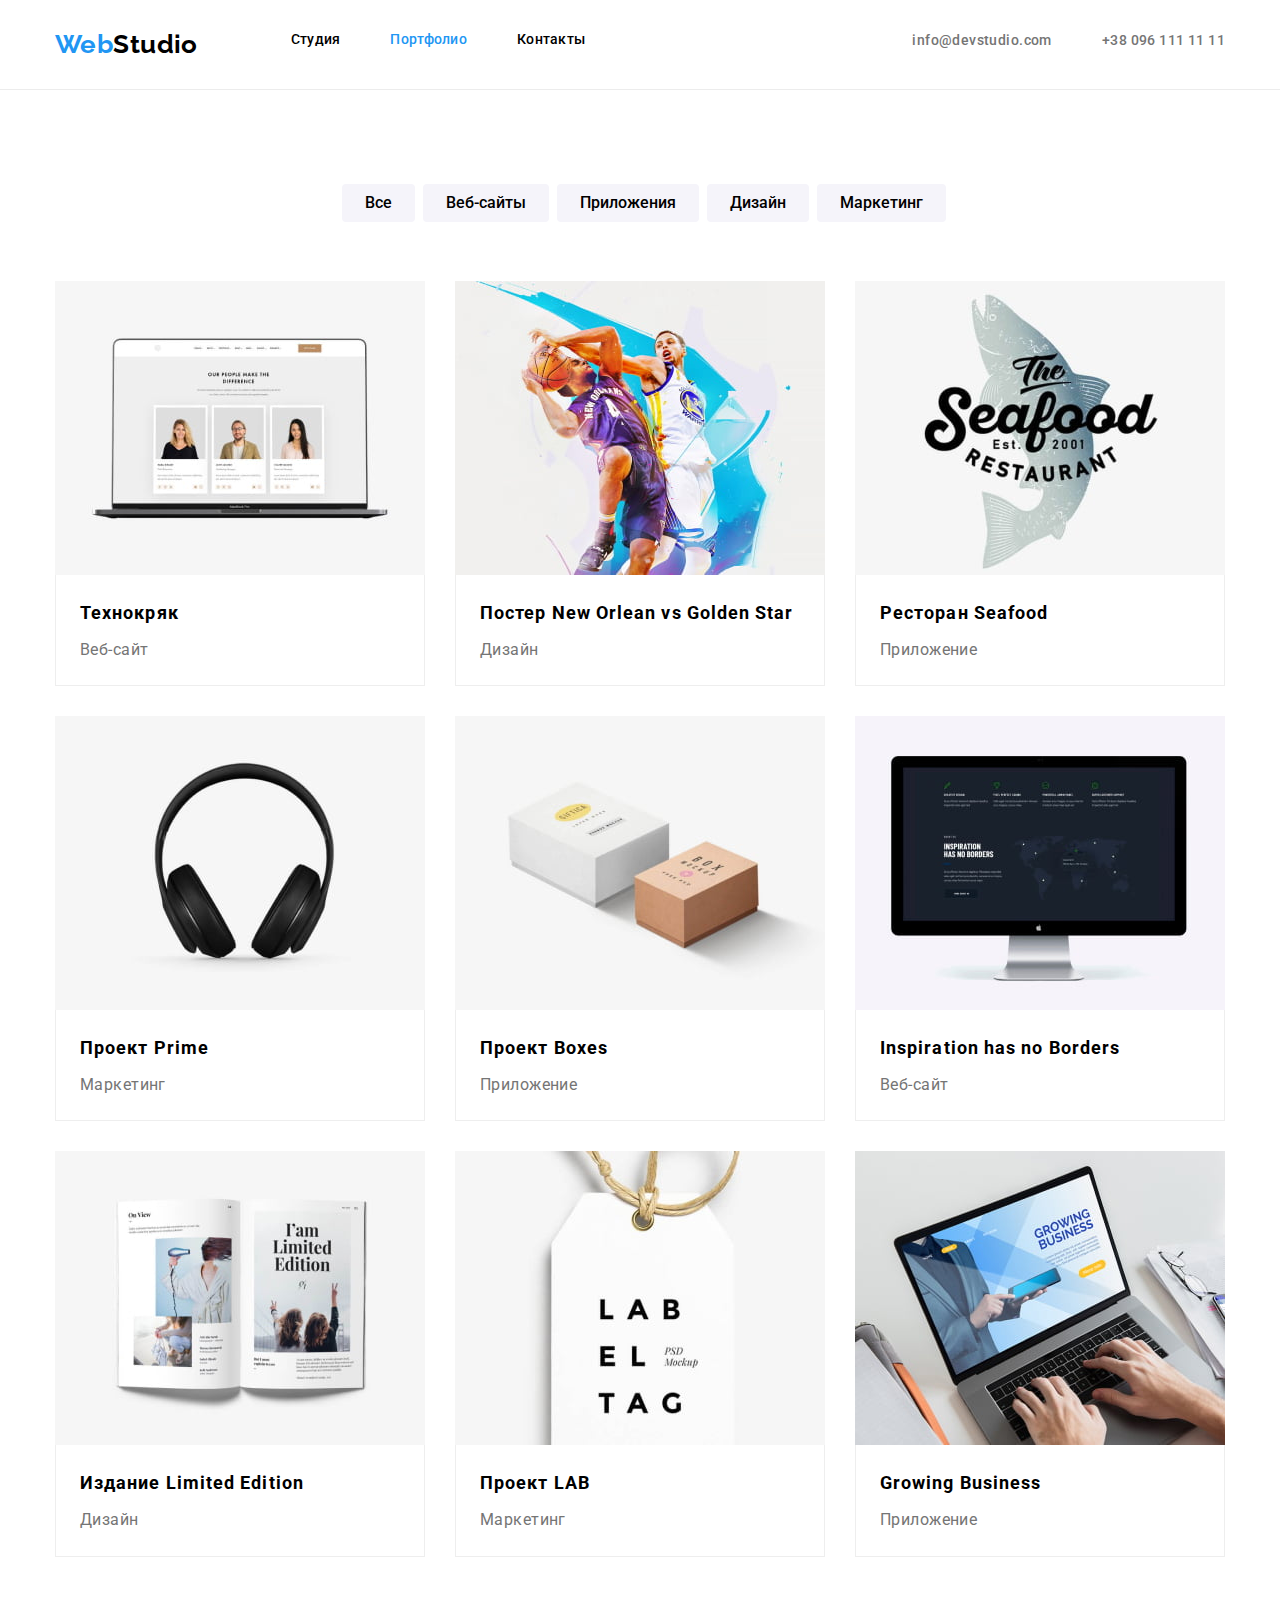
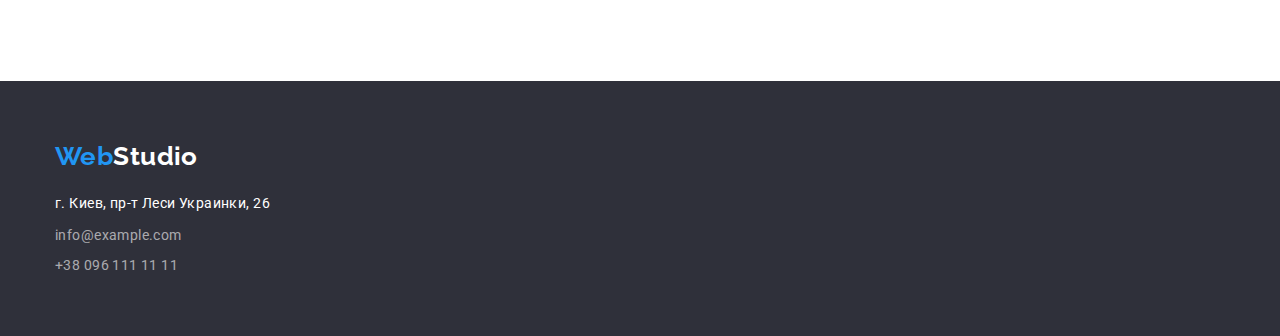
==== commit 5f7d55a5: "work on bugs" ====
--- a/portfolio.html
+++ b/portfolio.html
@@ -37,7 +37,7 @@
 
     <!--Навигация по странице-->
 <main>
-    <section class="navigation-section">
+    <section class="section">
         <div class="container">
         <h1 class="visually-hidden">Навигация по странице</h1>
        <ul class="button-list">
@@ -58,11 +58,11 @@
            </li>
        </ul>
         </div>
-     <section>   
+    <!-- </section>    -->
 
     <!-- Примеры работ -->
-    <section class="works">
-        <div class="container">
+    <!-- <section class="works"> -->
+        <!-- <div class="container"> -->
         <ul class="work-list">
             <li class="item">
                 <a href="">
@@ -162,7 +162,7 @@
                 </li>
    
         </ul> 
-    </div> 
+    <!-- </div>  -->
     </section>
 </main> 
 <!--Футер с контактами-->
--- a/css/styles.css
+++ b/css/styles.css
@@ -1,499 +1,457 @@
 :root {
-    --main-font: 'Roboto', sans-serif;
-    --title-font: 'Roboto', sans-serif;
-    --logo-font: 'Raleway', sans-serif;
-    --text-color: #000000;
-    --text-accent: #ffffff;
-    --logo-accent: #2196F3;
-    --contact-color: #757575;
-    --background-color-dark: #2F303A;
-    --background-color-white: #ffffff;
-
+  --main-font: "Roboto", sans-serif;
+  --title-font: "Roboto", sans-serif;
+  --logo-font: "Raleway", sans-serif;
+  --text-color: #000000;
+  --text-accent: #ffffff;
+  --logo-accent: #2196f3;
+  --contact-color: #757575;
+  --background-color-dark: #2f303a;
+  --background-color-white: #ffffff;
+  --background-color-grey: #f5f4fa;
 }
 
 body {
-    font-family: 'Roboto', sans-serif;
-    font-size: 14px;
-    letter-spacing: 0.03em;
-    color: var(--text-color);
-    margin: 0;
+  font-family: "Roboto", sans-serif;
+  font-size: 14px;
+  letter-spacing: 0.03em;
+  color: var(--text-color);
+  margin: 0;
 }
 
 .container {
-    /* margin-left: auto;
+  /* margin-left: auto;
     margin-right: auto; */
-    margin: 0 auto;
-    width: 1200px;
-    padding: 0 15px;
-}
-
-section {
-    padding-bottom: 94px;
+  margin: 0 auto;
+  width: 1200px;
+  padding: 0 15px;
+}
+
+.section {
+  padding-top: 94px;
+  padding-bottom: 94px;
 }
 
 .menu-list {
-    display: flex;
-    margin-left: 93px;
+  display: flex;
+  margin-left: 93px;
 }
 
 .menu-link.current {
-    color: var(--logo-accent);
+  color: var(--logo-accent);
 }
 
 .nav {
-    display: flex;
-    align-items: center;
+  display: flex;
+  align-items: center;
 }
 
 .menu-list .item:not(:last-child) {
-    margin-right: 50px;
-    display: flex;
+  margin-right: 50px;
+  display: flex;
 }
 
 .contact-list {
-    display: flex;
-    margin-left: auto;
+  display: flex;
+  margin-left: auto;
 }
 
 .contact-list .item + .item {
-    margin-left: 50px;
-
+  margin-left: 50px;
 }
 
 .page-header {
-    display: flex;
-    align-items: center;
+  display: flex;
+  align-items: center;
 }
 
 .header-section {
-    border-bottom: 1px solid #ECECEC;
+  border-bottom: 1px solid #ececec;
 }
 
 /* Logo */
 
 .logo-accent {
-    font-family: var(--logo-font);
-    color: var(--logo-accent);
-    font-size: 26px;
-    font-weight: 700;
-    line-height: 1.2;
+  font-family: var(--logo-font);
+  color: var(--logo-accent);
+  font-size: 26px;
+  font-weight: 700;
+  line-height: 1.2;
 }
 
 .logo-dark {
-    font-family: var(--logo-font);
-    color: var(--text-color);
-    font-size: 26px;
-    font-weight: 700;
-    line-height: 1.2;
-    margin-bottom: 20px;
+  font-family: var(--logo-font);
+  color: var(--text-color);
+  font-size: 26px;
+  font-weight: 700;
+  line-height: 1.2;
+  margin-bottom: 20px;
 }
 
 /* Menu */
 .menu-link {
-    display: block;
-    padding-top: 32px;
-    padding-bottom: 32px;
-
-    font-family: var(--main-font);
-    color: var(--text-color);
-    font-weight: 500;
-    line-height: 1.14;
-    letter-spacing: 0.02em;
+  display: block;
+  padding-top: 32px;
+  padding-bottom: 32px;
+
+  font-family: var(--main-font);
+  color: var(--text-color);
+  font-weight: 500;
+  line-height: 1.14;
+  letter-spacing: 0.02em;
 }
 
 .menu-link:hover,
 .menu-link:focus {
-    font-family:inherit;
-    color: var(--logo-accent);
+  font-family: inherit;
+  color: var(--logo-accent);
 }
 
 .contacts {
-    font-family: var(--main-font);
-    color: var(--contact-color);
-    font-weight: 500;
-    line-height: 1.14;
+  font-family: var(--main-font);
+  color: var(--contact-color);
+  font-weight: 500;
+  line-height: 1.14;
 }
 
 .contacts:hover,
 .contacts:focus {
-    color: var(--logo-accent);
+  color: var(--logo-accent);
 }
 
 ul {
-    list-style: none;
-    margin: 0;
-    padding: 0;
+  list-style: none;
+  margin: 0;
+  padding: 0;
 }
 
 h1,
 h2,
 h3,
 p {
-    margin: 0;
-}
+  margin: 0;
+}
+
+img {
+  max-width: 100%;
+  height: auto;
+  display: block;
+}
+
 /* Hero */
 
 .container-hero {
-    background: var(--background-color-dark);
-    margin-left: 0;
-    margin-right: 0;
-    text-align: center;
-    padding-left: 0;
-    padding-right: 0;
-    padding-top: 200px;
-    padding-bottom: 200px;
-
+  background: var(--background-color-dark);
+  margin-left: 0;
+  margin-right: 0;
+  text-align: center;
+  padding-left: 0;
+  padding-right: 0;
+  padding-top: 200px;
+  padding-bottom: 200px;
 }
 
 .title {
-    font-family: var(--title-font);
-    color: var(--text-accent);
-    font-size: 44px;
-    font-weight: 900;
-    letter-spacing: 0.06em;
-    line-height: 1.4;
-    text-transform: uppercase;
-
-    padding-bottom: 30px;
-}
-
+  font-family: var(--title-font);
+  color: var(--text-accent);
+  font-size: 44px;
+  font-weight: 900;
+  letter-spacing: 0.06em;
+  line-height: 1.4;
+  text-transform: uppercase;
+  margin-bottom: 30px;
+}
 
 .order-btn {
-    color: var(--text-accent);
-    font-weight: 700;
-    font-size: 16px;
-    line-height: 1.9;
-    background: var(--logo-accent);
-    border-radius: 4px;
-    border-color: var(--logo-accent);
-    text-align: center;
-    letter-spacing: 0.06em;
-    cursor: pointer;
-    min-width: 200px;
-    height: 50px;
-
-    padding: 10px 32px;
-}
-
-.section-hero {
-    padding-top: 0;
-    padding-bottom: 0;
+  color: var(--text-accent);
+  font-weight: 700;
+  font-size: 16px;
+  line-height: 1.9;
+  background: var(--logo-accent);
+  border-radius: 4px;
+  border-color: var(--logo-accent);
+  text-align: center;
+  letter-spacing: 0.06em;
+  cursor: pointer;
+  min-width: 200px;
+  padding: 10px 32px;
+}
+
+.hero {
+  padding-top: 0;
+  padding-bottom: 0;
 }
 /* Advantages */
 .advantages {
-    margin-top: 94px;
+  padding-bottom: 0;
 }
 
 .features-list {
-    display: flex;
-    flex-wrap: wrap;
+  display: flex;
+  flex-wrap: wrap;
 }
 
 .features-list .item {
-    width: 270px;
-    margin-right: 30px;
-    /* padding-top: 94px; */
-    /* padding-bottom: 94px; */
+  width: 270px;
+  margin-right: 30px;
+  /* padding-top: 94px; */
+  /* padding-bottom: 94px; */
 }
 
 .features-list .item:nth-child(4n) {
-    margin-right: 0;
-}
-
+  margin-right: 0;
+}
 
 .visually-hidden {
-    position: absolute;
-    width: 1px;
-    height: 1px;
-    margin: -1px;
-    padding: 0;
-    overflow: hidden;
-    border: 0;    
-    clip: rect(0 0 0 0);
-
+  position: absolute;
+  width: 1px;
+  height: 1px;
+  margin: -1px;
+  padding: 0;
+  overflow: hidden;
+  border: 0;
+  clip: rect(0 0 0 0);
 }
 
 .section-title {
-    font-family: var(--main-font);
-    font-style: normal;
-    font-weight: 700;
-    font-size: 36px;
-    line-height: 2.6;
-    text-align: center;
-    letter-spacing: 0.03em; 
-    padding-bottom: 50px;
-    padding-top: 94px;
-}
-
-.exsamples-img {
-    display: block;
-    width: 100%;
-    height: auto;
-}
+  font-family: var(--main-font);
+  font-style: normal;
+  font-weight: 700;
+  font-size: 36px;
+  line-height: 1.17;
+  text-align: center;
+  letter-spacing: 0.03em;
+  margin-bottom: 50px;
+}
+
 .main-text {
-    font-family: 'Roboto';
-    color: var(--contact-color);
-    line-height: 1.7;
-    font-style: normal;
-    font-weight: 400;
-    font-size: 14px;
+  font-family: "Roboto";
+  color: var(--contact-color);
+  line-height: 1.7;
+  font-style: normal;
+  font-weight: 400;
+  font-size: 14px;
 }
 
 .list-title {
-    font-weight: 700;
-    font-style: normal;
-    font-size: 14px;
-    line-height: 16px;
-    letter-spacing: 0.03em;
-    text-transform: uppercase;
-    margin-bottom: 10px;
-}
-
- .photo-list {
-    display: flex;
-    justify-content: center;
+  font-weight: 700;
+  font-style: normal;
+  font-size: 14px;
+  line-height: 1.14;
+  letter-spacing: 0.03em;
+  text-transform: uppercase;
+  margin-bottom: 10px;
+}
+
+/* Our works */
+
+.photo-list {
+  display: flex;
+  justify-content: center;
 }
 
 .item-photo {
-    padding-right: 30px;
+  padding-right: 30px;
 }
 
 .item-photo:nth-child(3n) {
-    padding-right: 0;
+  padding-right: 0;
 }
 
 /* Our team */
 
+.our-team {
+  background-color: var(--background-color-grey);
+}
+
 .name-title {
-    font-weight: 500;
-    font-size: 16px;
-    line-height: 19px;
-    text-align: center;
-    letter-spacing: 0.03em;
+  font-weight: 500;
+  font-size: 16px;
+  line-height: 1.19;
+  text-align: center;
+  letter-spacing: 0.03em;
+  margin-bottom: 10px;
 }
 
 .position-title {
-    font-family: inherit;
-    color: var(--contact-color);
-    font-size: 16px;
-    line-height: 1.19;
-    text-align: center;
-
-    padding-bottom: 30px;
+  font-family: inherit;
+  color: var(--contact-color);
+  font-size: 16px;
+  line-height: 1.19;
+  text-align: center;
 }
 
 .team-list {
-    display: flex;
-    justify-content: center;
-    margin-left: auto;
-    margin-right: auto;
-}
-
-.container-team {
-    max-width: 1600px;
-    background-color: #F5F4FA;
-    margin-left: auto;
-    margin-right: auto;
-    
+  display: flex;
+  justify-content: center;
+  margin-left: auto;
+  margin-right: auto;
 }
 
 .list {
-    padding-right: 30px;
+  margin-right: 30px;
+  width: 270px;
+  background-color: var(--background-color-white);
+  box-shadow: 0px 1px 3px rgba(0, 0, 0, 0.12), 0px 1px 1px rgba(0, 0, 0, 0.14),
+    0px 2px 1px rgba(0, 0, 0, 0.2);
+  border-radius: 0px 0px 4px 4px;
 }
 
 .list:nth-child(4) {
-    padding-right: 0;
-}
-
-.container-list {
-    width: 270px;
-    /* margin-bottom: 94px; */
-    background-color: var(--background-color-white);
-    box-shadow: 0px 1px 3px rgba(0, 0, 0, 0.12), 0px 1px 1px rgba(0, 0, 0, 0.14), 0px 2px 1px rgba(0, 0, 0, 0.2);
-    border-radius: 0px 0px 4px 4px;
-    margin-bottom: 94px;
-
+  margin-right: 0;
 }
 
 .logo-web {
-    width: 1600px;
-    padding-left: 0;
-}
-
-.our-team {
-    padding-bottom: 0;
+  width: 1600px;
+  padding-left: 0;
 }
 
 .block-name {
-    padding-top: 30px;
-    padding-bottom: 30px;
-    margin: 10px;
+  padding-top: 30px;
+  padding-bottom: 30px;
 }
 
 /* Footer */
 
+.footer-contacts {
+  background-color: #2f303a;
+  padding-top: 60px;
+  padding-bottom: 60px;
+}
+
 .logo-footer {
-    margin-bottom: 20px;
-    display: inline-block;
-    
+  margin-bottom: 20px;
+  display: inline-block;
 }
 
 .logo-white {
-    font-family: var(--logo-font);
-    color: var(--text-accent);
-    font-size: 26px;
-    font-weight: 700;
-    line-height: 1.2; 
-    margin-bottom: 20px;
+  font-family: var(--logo-font);
+  color: var(--text-accent);
+  font-size: 26px;
+  font-weight: 700;
+  line-height: 1.2;
+  margin-bottom: 20px;
 }
 
 .address {
-    font-family: var(--main-font);
-    color: var(--text-accent);
-    line-height: 1.7;
-    font-weight: 400;
-    font-size: 14px;
-    letter-spacing: 0.03em;
-    margin-bottom: 9px;
-    padding-left: auto;
-    margin-top: 20px;
-
+  font-family: var(--main-font);
+  color: var(--text-accent);
+  line-height: 1.7;
+  font-weight: 400;
+  font-size: 14px;
+  letter-spacing: 0.03em;
+  margin-bottom: 9px;
+  padding-left: auto;
+  margin-top: 20px;
 }
 
 .address:hover,
 .address:focus {
-    color: var(--logo-accent);
+  color: var(--logo-accent);
 }
 
 .contact-info {
-    font-family: var(--main-font);
-    color: rgba(255, 255, 255, 0.6);  
-    font-weight: 400;
-    font-size: 14px;
-    line-height: 1.5;
-    letter-spacing: 0.03em; 
-    padding-bottom: 9px;
-    padding-left: auto;
-}
-
-.address-info .item {
-    padding-bottom: 9px;
-    padding-left: auto;
+  font-family: var(--main-font);
+  color: rgba(255, 255, 255, 0.6);
+  font-size: 14px;
+  line-height: 1.5;
+  letter-spacing: 0.03em;
+  margin-bottom: 9px;
+}
+
+.contact-info:nth-last-child(n) {
+  margin-bottom: 0px;
 }
 
 .adress-info {
-    justify-content: flex-start;
-}
-
+  justify-content: flex-start;
+}
 
 .contact-info:hover,
 .contact-info:focus {
-    color: var(--logo-accent);
-}
-
-a { 
-    text-decoration: none;
-    font-style: normal;
-    color: inherit;
-}
-
-.container-footer {
-    margin-left: auto;
-    margin-right: auto;
-    width: 1200px;
-    padding: 0 15px;
-}
-
-
-.footer-contacts {
-    background-color: #2F303A;
-    padding-top: 60px;
-    padding-bottom: 60px;
-}
-
+  color: var(--logo-accent);
+}
+
+a {
+  text-decoration: none;
+  font-style: normal;
+  color: inherit;
+}
+
+.item {
+  margin-bottom: 9px;
+}
 
 /* PAGE - Portfolio */
 
-.navigation-section {
-    padding-top: 94px;
-    padding-bottom: 0;
-}
 .nav-button {
-    font-family: var(--main-font);
-    color: var(--text-color);
-    font-weight: 500;
-    font-size: 16px;
-    line-height: 1.6;
-    background: #F5F4FA;
-    border-radius: 4px;
-    cursor: pointer;
-    border: none;
-    padding: 6px 23px;
+  font-family: var(--main-font);
+  color: var(--text-color);
+  font-weight: 500;
+  font-size: 16px;
+  line-height: 1.6;
+  background: #f5f4fa;
+  border-radius: 4px;
+  cursor: pointer;
+  border: none;
+  padding: 6px 23px;
 }
 
 .nav-button:hover,
 .nav-button:focus {
-    color: var(--text-accent);
-    background: var(--logo-accent);
+  color: var(--text-accent);
+  background: var(--logo-accent);
 }
 
 .projects {
-    font-family: var(--main-font);
-    color: var(--text-color);
-    font-weight: 700;
-    font-size: 18px;
-    line-height: 2.25;
-    letter-spacing: 0.06em;
-
+  font-family: var(--main-font);
+  color: var(--text-color);
+  font-weight: 700;
+  font-size: 18px;
+  line-height: 2;
+  letter-spacing: 0.06em;
+  margin-bottom: 4px;
 }
 
 .projects-ex {
-    display: block;
-    padding-top: 20px;
-    padding-bottom: 20px;
-    padding-left: 24px;
-    background: #FFFFFF;
-    border-left: 1px solid #EEEEEE;
-    border-right: 1px solid #EEEEEE;
-    border-bottom: 1px solid #EEEEEE;;
-    box-sizing: border-box;
+  padding-top: 20px;
+  padding-bottom: 20px;
+  padding-left: 24px;
+  background: #ffffff;
+  border-left: 1px solid #eeeeee;
+  border-right: 1px solid #eeeeee;
+  border-bottom: 1px solid #eeeeee;
 }
 .project-type {
-    color: var(--text-color);
-    font-size: 16px;
-    line-height: 1.9; 
-    color: var(--contact-color);
-    
+  color: var(--text-color);
+  font-size: 16px;
+  line-height: 1.9;
+  color: var(--contact-color);
 }
 
 .button-list {
-    display: flex;
-    justify-content: center;
-    margin-bottom: 50px;
+  display: flex;
+  justify-content: center;
+  margin-bottom: 50px;
 }
 
 .button-list .item {
-    padding-left: 8px;
-    align-content: center;
+  padding-left: 8px;
+  align-content: center;
 }
 
 .work-list {
-    display: flex;
-    flex-wrap: wrap;
-    align-content: flex-start;
-    padding-top: 0;
+  display: flex;
+  flex-wrap: wrap;
+  justify-content: center;
+  padding-top: 0;
 }
 
 .work-list .item {
-    margin-right: 30px;
-    margin-bottom: 30px;
-
+  margin-right: 30px;
+  margin-bottom: 30px;
 }
 
 .work-list .item:nth-child(3n) {
-    margin-right: 0;
-}
-
-.works {
-    padding-bottom: 0;
-}+  margin-right: 0;
+}
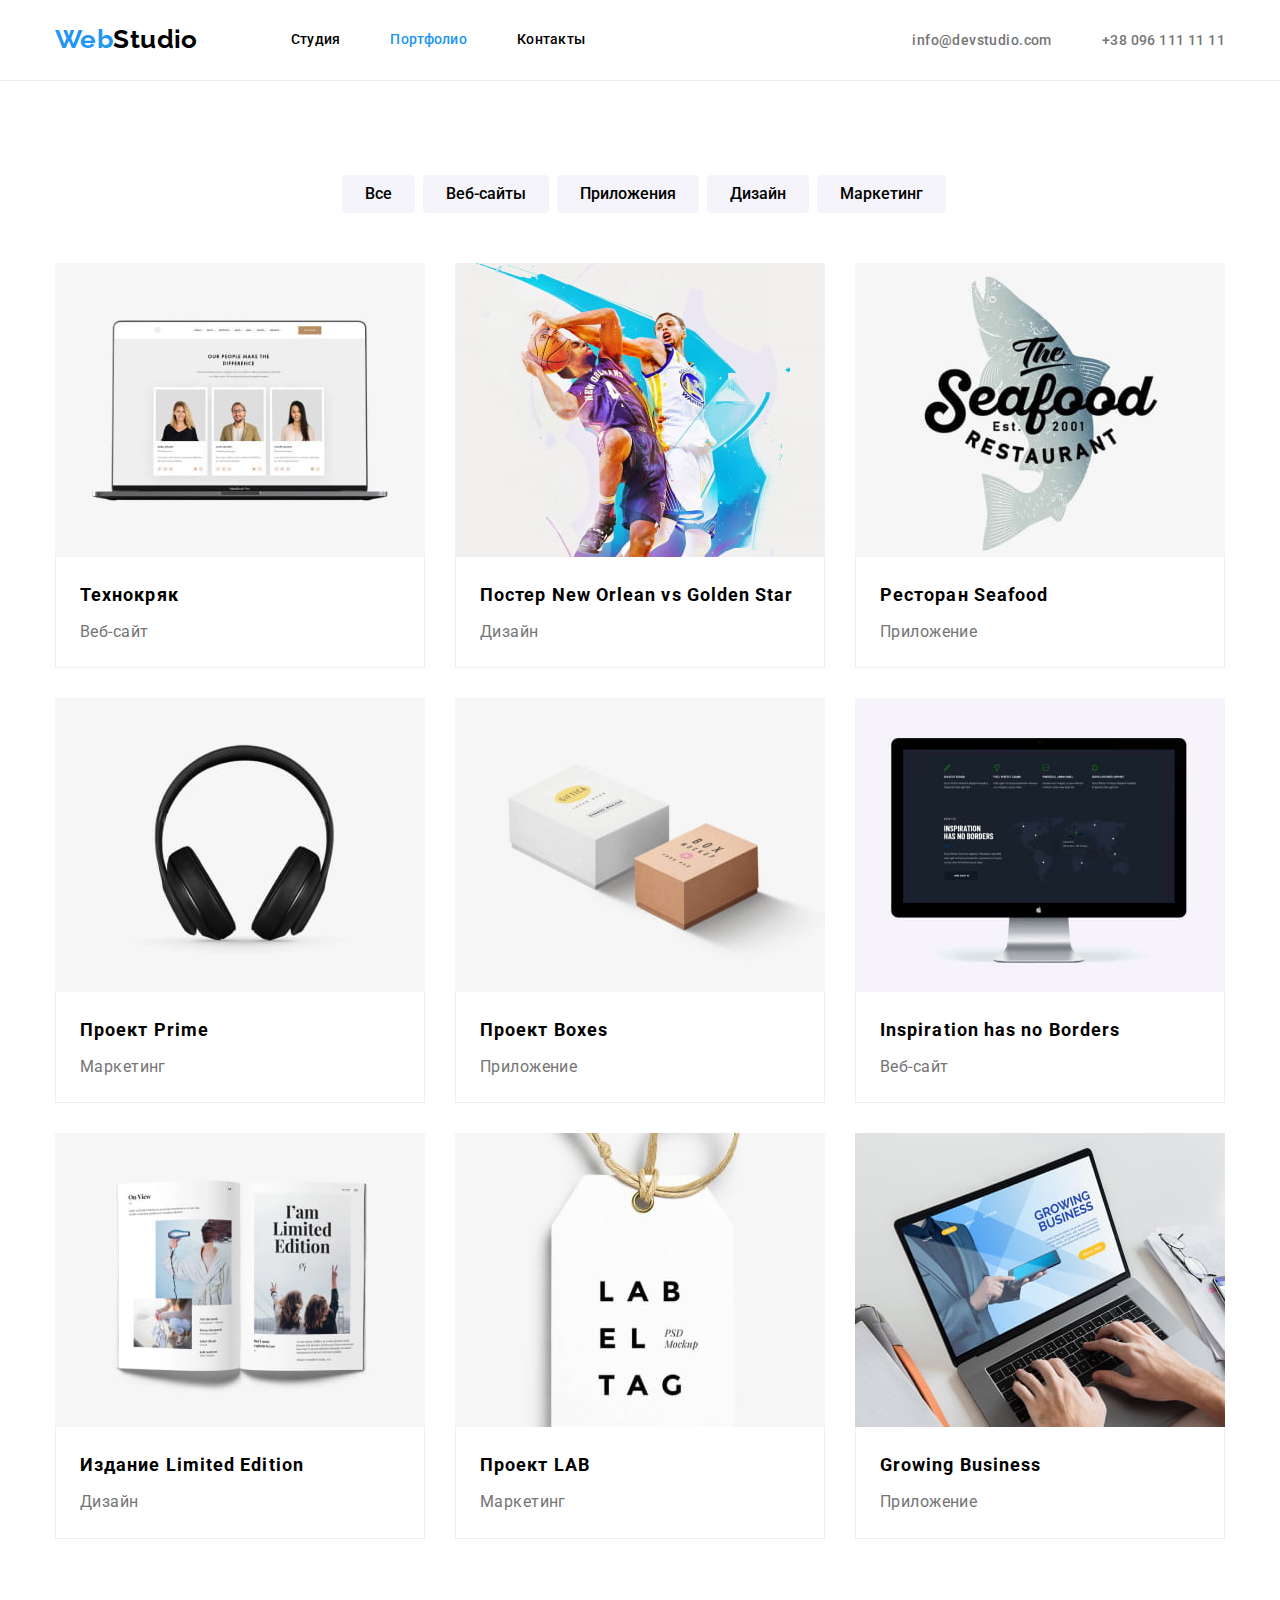
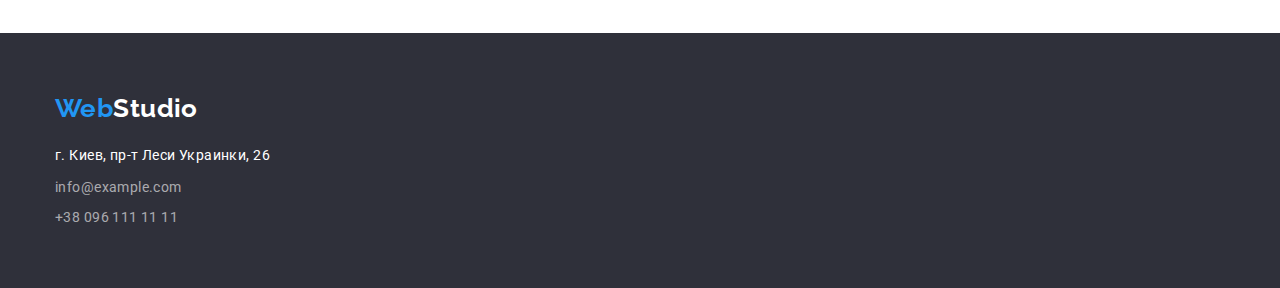
==== commit d1485c95: "flex basis added" ====
--- a/portfolio.html
+++ b/portfolio.html
@@ -57,7 +57,7 @@
             <button type="button" class="nav-button">Маркетинг</button>
            </li>
        </ul>
-        </div>
+        <!-- </div> -->
     <!-- </section>    -->
 
     <!-- Примеры работ -->
@@ -162,7 +162,7 @@
                 </li>
    
         </ul> 
-    <!-- </div>  -->
+    </div> 
     </section>
 </main> 
 <!--Футер с контактами-->
@@ -173,11 +173,11 @@
     </a>  
     <address class="address-footer">
         <ul class="address-info">
-            <li class="item">
+            <li class="item-footer">
                 <a class="address" href="https://goo.gl/maps/d6wTE1Bdjpz8cAGcA" target="_blank" rel="noopener noreferrer">г. Киев, пр-т
                     Леси Украинки, 26</a> 
             </li>
-            <li class="item">
+            <li class="item-footer">
                 <a class="contact-info" href="mailto:info@devstudio.com">info@example.com</a> </li>
             <li><a class="contact-info" href="tel:+380961111111">+38 096 111 11 11</a> </li>
         <!-- </div> -->
--- a/css/styles.css
+++ b/css/styles.css
@@ -378,7 +378,7 @@
   color: inherit;
 }
 
-.item {
+.item-footer {
   margin-bottom: 9px;
 }
 
@@ -443,8 +443,7 @@
 .work-list {
   display: flex;
   flex-wrap: wrap;
-  justify-content: center;
-  padding-top: 0;
+  flex-basis: auto;
 }
 
 .work-list .item {
@@ -455,3 +454,8 @@
 .work-list .item:nth-child(3n) {
   margin-right: 0;
 }
+
+.work-list:nth-last-child(-n + 3) {
+  margin-right: -30px;
+  margin-bottom: -30px;
+}
